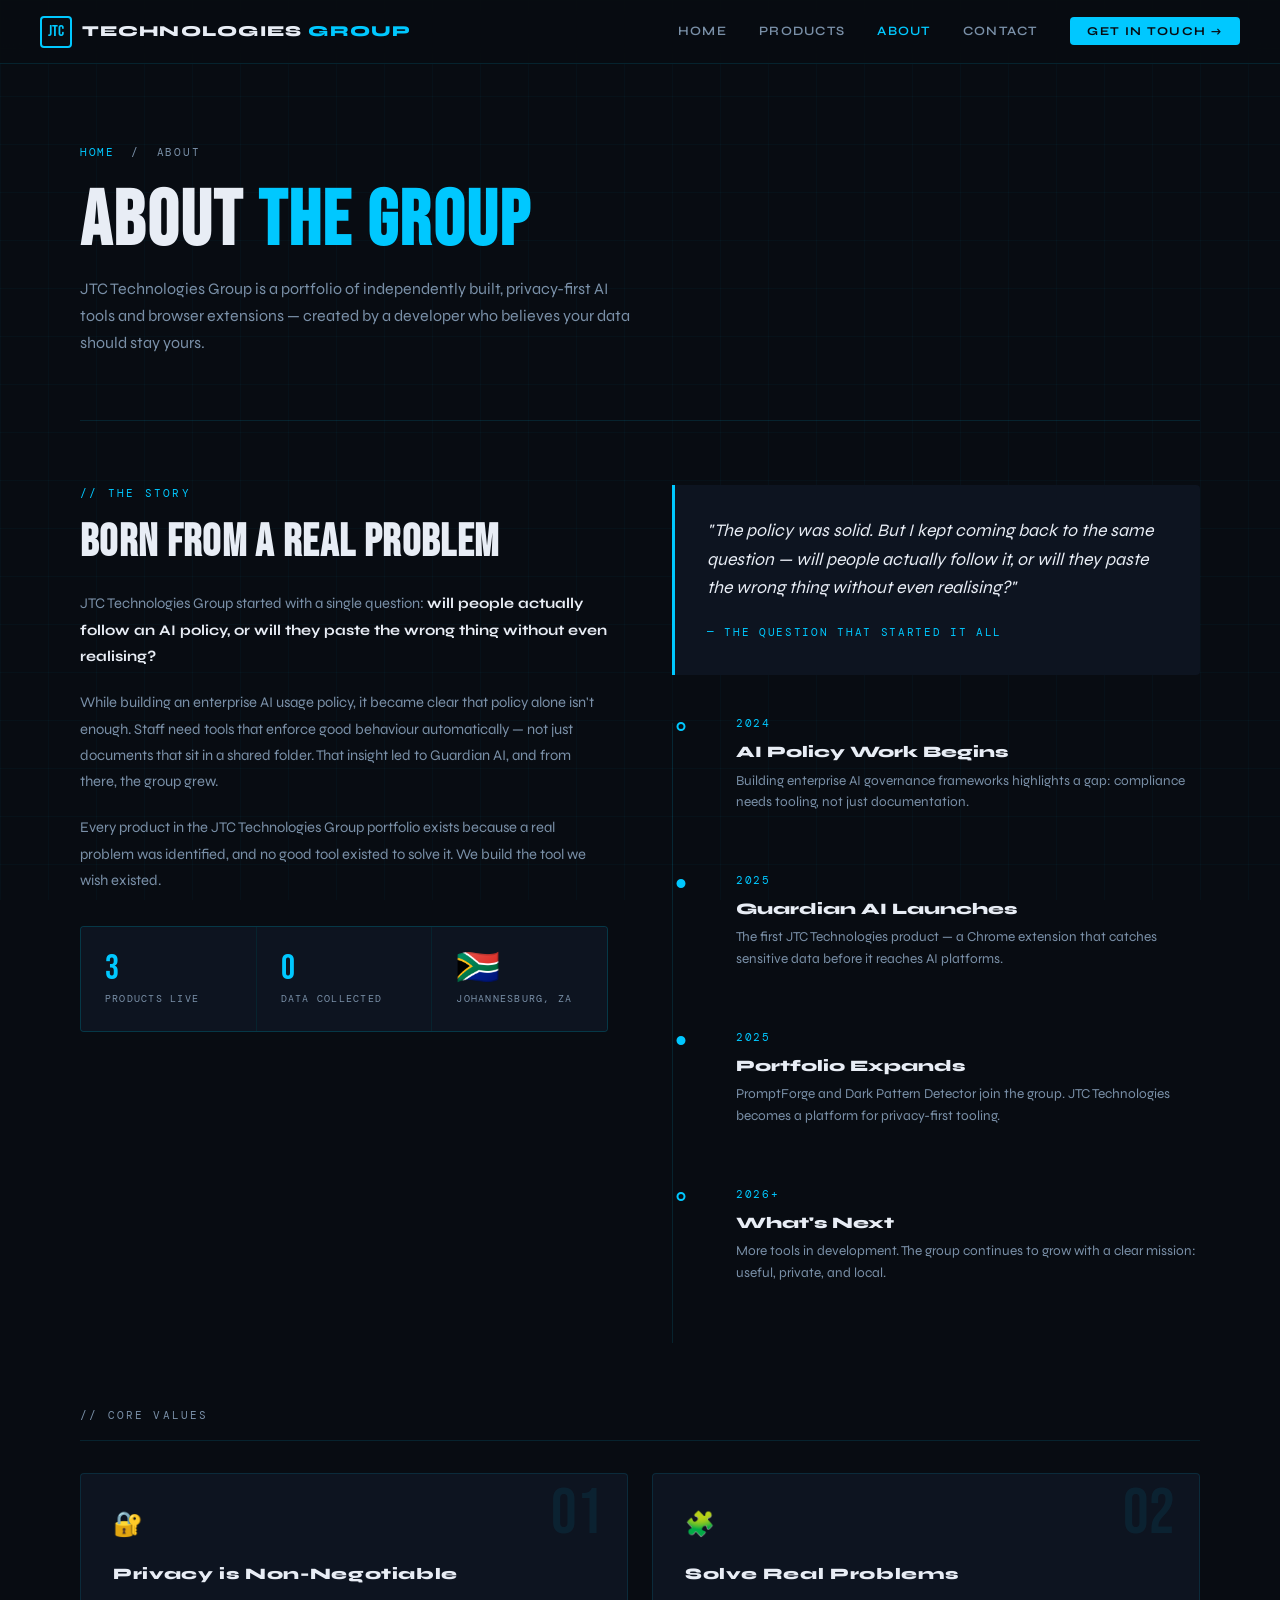
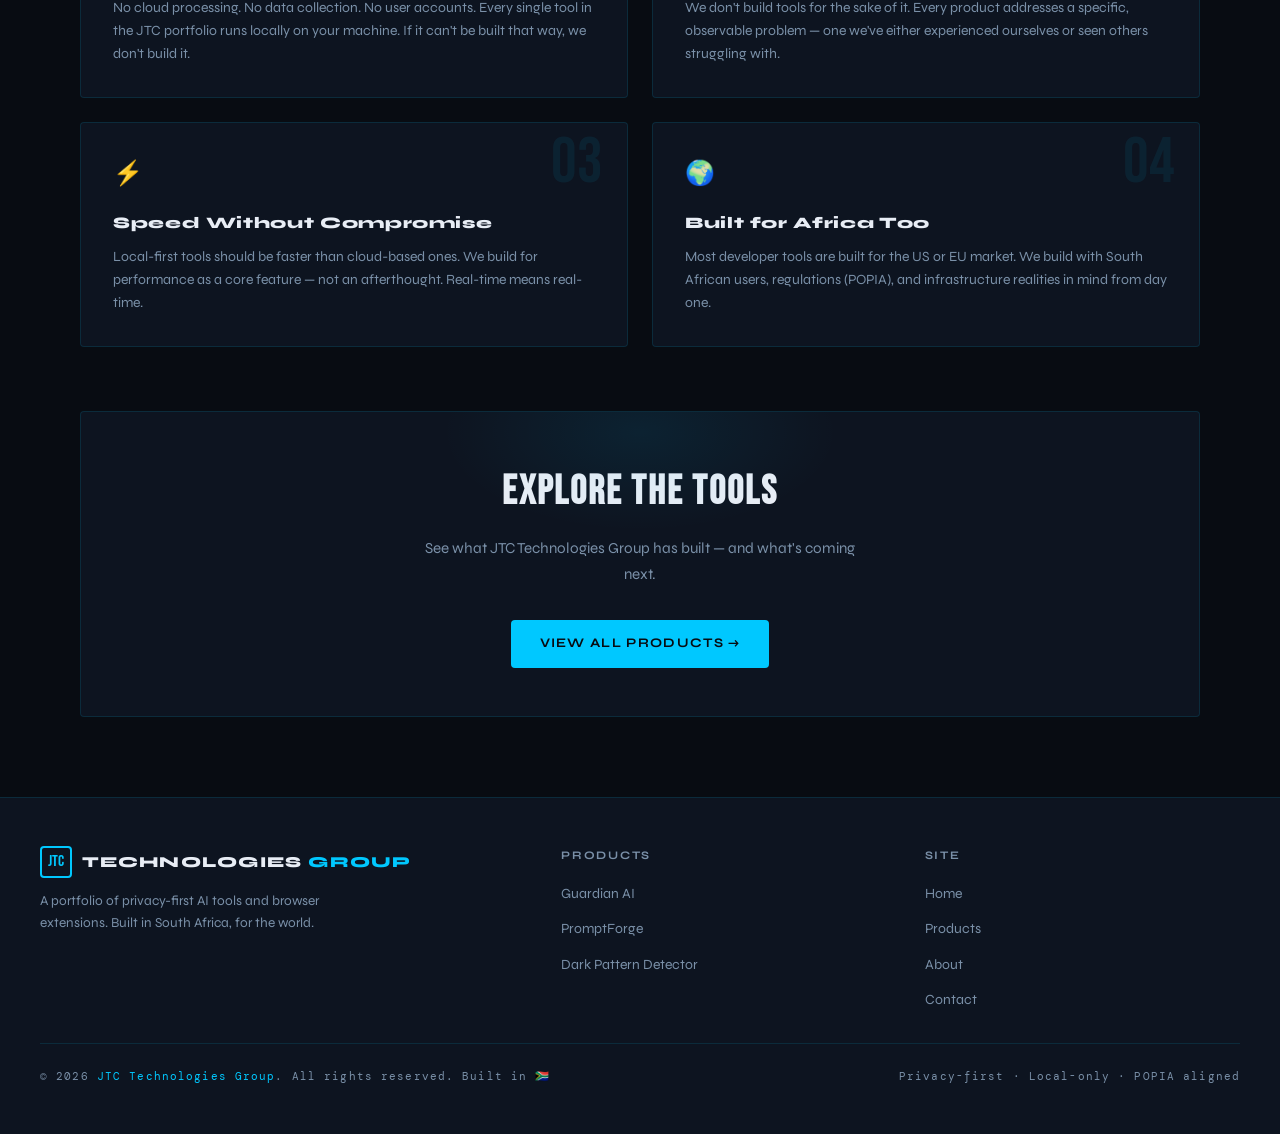
==== about.html @ 6e0f4075 "Add favicon, CNAME, sitemap; wire favicon links across all pages Co-Authored-By: Claude Sonnet 4.6 <" ====
<!DOCTYPE html>
<html lang="en">
<head>
  <meta charset="UTF-8" />
  <meta name="viewport" content="width=device-width, initial-scale=1.0" />
  <title>About JTC Technologies Group — Privacy-First AI Tools</title>
  <meta name="description" content="Learn how JTC Technologies Group started, what drives it, and the values behind every privacy-first tool we build — from Johannesburg, South Africa." />
  <meta property="og:type" content="website" />
  <meta property="og:site_name" content="JTC Technologies Group" />
  <meta property="og:title" content="About JTC Technologies Group — Privacy-First AI Tools" />
  <meta property="og:description" content="Learn how JTC Technologies Group started, what drives it, and the values behind every privacy-first tool we build — from Johannesburg, South Africa." />
  <link rel="icon" type="image/svg+xml" href="assets/favicon.svg" />
  <link rel="alternate icon" type="image/x-icon" href="assets/favicon.ico" />
  <link rel="preconnect" href="https://fonts.googleapis.com" />
  <link rel="preconnect" href="https://fonts.gstatic.com" crossorigin />
  <link href="https://fonts.googleapis.com/css2?family=Bebas+Neue&family=DM+Mono:wght@300;400;500&family=Syne:wght@400;600;700;800&display=swap" rel="stylesheet" />
  <style>
    :root {
      --bg: #080c12; --bg-2: #0d1420; --bg-3: #111c2e;
      --border: rgba(0,200,255,0.12); --border-hi: rgba(0,200,255,0.4);
      --cyan: #00c8ff; --cyan-dim: #0099cc; --amber: #f5a623;
      --text: #e8edf5; --text-muted: #7a90a8;
      --radius: 4px;
      --mono: 'DM Mono', monospace; --display: 'Bebas Neue', sans-serif; --body: 'Syne', sans-serif;
    }
    *, *::before, *::after { box-sizing: border-box; margin: 0; padding: 0; }
    body { font-family: var(--body); background: var(--bg); color: var(--text); line-height: 1.6; overflow-x: hidden; }
    a { color: inherit; text-decoration: none; }
    body::before { content: ''; position: fixed; inset: 0; background-image: linear-gradient(rgba(0,200,255,0.03) 1px, transparent 1px), linear-gradient(90deg, rgba(0,200,255,0.03) 1px, transparent 1px); background-size: 48px 48px; pointer-events: none; z-index: 0; }
    nav { position: sticky; top: 0; z-index: 100; display: flex; align-items: center; justify-content: space-between; padding: 0 2.5rem; height: 64px; background: rgba(8,12,18,0.92); backdrop-filter: blur(12px); border-bottom: 1px solid var(--border); }
    .nav-logo { display: flex; align-items: center; gap: 0.6rem; }
    .nav-logo-mark { width: 32px; height: 32px; border: 2px solid var(--cyan); border-radius: var(--radius); display: flex; align-items: center; justify-content: center; font-family: var(--display); font-size: 1rem; color: var(--cyan); }
    .nav-logo-text { font-family: var(--body); font-weight: 800; font-size: 0.95rem; letter-spacing: 0.08em; text-transform: uppercase; }
    .nav-logo-text span { color: var(--cyan); }
    .nav-links { display: flex; align-items: center; gap: 2rem; list-style: none; font-size: 0.8rem; font-weight: 600; letter-spacing: 0.1em; text-transform: uppercase; }
    .nav-links a { color: var(--text-muted); transition: color 0.2s; }
    .nav-links a:hover, .nav-links a.active { color: var(--cyan); }
    .nav-cta { font-size: 0.75rem; font-weight: 700; letter-spacing: 0.12em; text-transform: uppercase; color: var(--bg) !important; background: var(--cyan); padding: 0.45rem 1.1rem; border-radius: var(--radius); }
    .nav-toggle { display: none; background: none; border: none; cursor: pointer; }
    .nav-toggle span { display: block; width: 22px; height: 2px; background: var(--text); margin: 5px 0; }

    .page-header { position: relative; padding: 5rem 2.5rem 4rem; max-width: 1200px; margin: 0 auto; }
    .breadcrumb { font-family: var(--mono); font-size: 0.7rem; letter-spacing: 0.15em; text-transform: uppercase; color: var(--text-muted); margin-bottom: 1.5rem; }
    .breadcrumb a { color: var(--cyan); }
    .breadcrumb span { margin: 0 0.5rem; }
    .page-title { font-family: var(--display); font-size: clamp(3rem, 6vw, 5.5rem); letter-spacing: 0.03em; text-transform: uppercase; line-height: 0.95; margin-bottom: 1rem; }
    .page-title em { font-style: normal; color: var(--cyan); }
    .page-sub { font-size: 1rem; color: var(--text-muted); max-width: 560px; line-height: 1.7; }

    .section { position: relative; padding: 0 2.5rem 5rem; max-width: 1200px; margin: 0 auto; }
    .divider { width: 100%; height: 1px; background: var(--border); margin-bottom: 4rem; }

    /* Origin story */
    .origin { display: grid; grid-template-columns: 1fr 1fr; gap: 4rem; align-items: start; margin-bottom: 4rem; }
    .origin-label { font-family: var(--mono); font-size: 0.7rem; letter-spacing: 0.2em; text-transform: uppercase; color: var(--cyan); margin-bottom: 1rem; }
    .origin-title { font-family: var(--display); font-size: clamp(2rem, 3.5vw, 3rem); letter-spacing: 0.03em; text-transform: uppercase; line-height: 1.05; margin-bottom: 1.5rem; }
    .origin p { font-size: 0.92rem; color: var(--text-muted); line-height: 1.8; margin-bottom: 1.2rem; }
    .origin p strong { color: var(--text); }
    .origin-quote { background: var(--bg-2); border-left: 3px solid var(--cyan); padding: 2rem; border-radius: 0 var(--radius) var(--radius) 0; }
    .origin-quote blockquote { font-size: 1.1rem; color: var(--text); line-height: 1.6; font-style: italic; margin-bottom: 1rem; }
    .origin-quote cite { font-family: var(--mono); font-size: 0.7rem; letter-spacing: 0.15em; text-transform: uppercase; color: var(--cyan); font-style: normal; }
    .origin-stat-row { display: grid; grid-template-columns: repeat(3, 1fr); gap: 1px; background: var(--border); border: 1px solid var(--border); border-radius: var(--radius); overflow: hidden; margin-top: 2rem; }
    .origin-stat { background: var(--bg-2); padding: 1.5rem; }
    .origin-stat .num { font-family: var(--display); font-size: 2.2rem; color: var(--cyan); line-height: 1; }
    .origin-stat .lbl { font-family: var(--mono); font-size: 0.65rem; letter-spacing: 0.12em; text-transform: uppercase; color: var(--text-muted); margin-top: 0.3rem; }

    /* Values */
    .values-grid { display: grid; grid-template-columns: repeat(2, 1fr); gap: 1.5rem; margin-bottom: 4rem; }
    .value-card { background: var(--bg-2); border: 1px solid var(--border); border-radius: var(--radius); padding: 2rem; position: relative; overflow: hidden; transition: border-color 0.3s; }
    .value-card:hover { border-color: var(--border-hi); }
    .value-number { font-family: var(--display); font-size: 4rem; color: rgba(0,200,255,0.08); position: absolute; top: 0.5rem; right: 1.5rem; line-height: 1; pointer-events: none; }
    .value-icon { font-size: 1.5rem; margin-bottom: 1rem; }
    .value-card h3 { font-weight: 800; font-size: 1rem; letter-spacing: 0.04em; margin-bottom: 0.6rem; }
    .value-card p { font-size: 0.875rem; color: var(--text-muted); line-height: 1.65; }

    /* Timeline */
    .timeline { position: relative; padding-left: 2rem; }
    .timeline::before { content: ''; position: absolute; left: 0; top: 0.5rem; bottom: 0; width: 1px; background: var(--border); }
    .timeline-item { position: relative; padding: 0 0 2.5rem 2rem; }
    .timeline-item::before { content: ''; position: absolute; left: -2rem; top: 0.4rem; width: 9px; height: 9px; border-radius: 50%; border: 2px solid var(--cyan); background: var(--bg); transform: translateX(50%); }
    .timeline-item.active::before { background: var(--cyan); }
    .timeline-date { font-family: var(--mono); font-size: 0.68rem; letter-spacing: 0.15em; text-transform: uppercase; color: var(--cyan); margin-bottom: 0.4rem; }
    .timeline-item h4 { font-weight: 800; margin-bottom: 0.3rem; }
    .timeline-item p { font-size: 0.85rem; color: var(--text-muted); line-height: 1.6; }

    .section-label { font-family: var(--mono); font-size: 0.68rem; letter-spacing: 0.2em; text-transform: uppercase; color: var(--text-muted); padding-bottom: 1rem; margin-bottom: 2rem; border-bottom: 1px solid var(--border); }

    /* CTA */
    .cta-block { background: var(--bg-2); border: 1px solid var(--border); border-radius: var(--radius); padding: 3rem; text-align: center; position: relative; overflow: hidden; }
    .cta-block::before { content: ''; position: absolute; top: -80px; left: 50%; transform: translateX(-50%); width: 400px; height: 200px; background: radial-gradient(ellipse, rgba(0,200,255,0.08) 0%, transparent 70%); pointer-events: none; }
    .cta-block h2 { font-family: var(--display); font-size: 2.5rem; letter-spacing: 0.05em; text-transform: uppercase; margin-bottom: 0.75rem; }
    .cta-block p { font-size: 0.95rem; color: var(--text-muted); max-width: 460px; margin: 0 auto 2rem; line-height: 1.7; }
    .btn-primary { display: inline-flex; align-items: center; gap: 0.5rem; background: var(--cyan); color: var(--bg); font-weight: 700; font-size: 0.82rem; letter-spacing: 0.1em; text-transform: uppercase; padding: 0.85rem 1.8rem; border-radius: var(--radius); transition: background 0.2s, transform 0.15s; }
    .btn-primary:hover { background: #33d6ff; transform: translateY(-2px); }

    footer { background: var(--bg-2); border-top: 1px solid var(--border); padding: 3rem 2.5rem; }
    .footer-inner { max-width: 1200px; margin: 0 auto; display: grid; grid-template-columns: 1.5fr 1fr 1fr; gap: 3rem; }
    .footer-brand p { font-size: 0.85rem; color: var(--text-muted); line-height: 1.65; margin-top: 0.75rem; max-width: 280px; }
    .footer-col h4 { font-size: 0.72rem; font-weight: 700; letter-spacing: 0.15em; text-transform: uppercase; color: var(--text-muted); margin-bottom: 1rem; }
    .footer-col ul { list-style: none; display: flex; flex-direction: column; gap: 0.6rem; }
    .footer-col a { font-size: 0.875rem; color: var(--text-muted); transition: color 0.2s; }
    .footer-col a:hover { color: var(--cyan); }
    .footer-bottom { max-width: 1200px; margin: 2rem auto 0; padding-top: 1.5rem; border-top: 1px solid var(--border); display: flex; align-items: center; justify-content: space-between; flex-wrap: wrap; gap: 1rem; }
    .footer-bottom p { font-family: var(--mono); font-size: 0.7rem; letter-spacing: 0.1em; color: var(--text-muted); }
    .footer-bottom span { color: var(--cyan); }

    @media (max-width: 900px) { .origin { grid-template-columns: 1fr; } .values-grid { grid-template-columns: 1fr; } .footer-inner { grid-template-columns: 1fr 1fr; } }
    @media (max-width: 640px) { nav { padding: 0 1.25rem; } .nav-links { display: none; } .nav-links.open { display: flex; flex-direction: column; position: fixed; top: 64px; left: 0; right: 0; background: var(--bg); border-bottom: 1px solid var(--border); padding: 1.5rem; gap: 1.25rem; z-index: 99; } .nav-toggle { display: block; } .page-header, .section { padding-left: 1.25rem; padding-right: 1.25rem; } .origin-stat-row { grid-template-columns: 1fr; } .footer-inner { grid-template-columns: 1fr; } }
  </style>
</head>
<body>

  <nav>
    <a href="index.html" class="nav-logo">
      <div class="nav-logo-mark">JTC</div>
      <div class="nav-logo-text">Technologies <span>Group</span></div>
    </a>
    <ul class="nav-links" id="navLinks">
      <li><a href="index.html">Home</a></li>
      <li><a href="products.html">Products</a></li>
      <li><a href="about.html" class="active">About</a></li>
      <li><a href="contact.html">Contact</a></li>
      <li><a href="contact.html" class="nav-cta">Get in Touch →</a></li>
    </ul>
    <button class="nav-toggle" id="navToggle" aria-label="Toggle menu"><span></span><span></span><span></span></button>
  </nav>

  <div class="page-header">
    <div class="breadcrumb"><a href="index.html">Home</a> <span>/</span> About</div>
    <h1 class="page-title">About <em>the Group</em></h1>
    <p class="page-sub">JTC Technologies Group is a portfolio of independently built, privacy-first AI tools and browser extensions — created by a developer who believes your data should stay yours.</p>
  </div>

  <div class="section">
    <div class="divider"></div>

    <!-- Origin -->
    <div class="origin">
      <div>
        <div class="origin-label">// The Story</div>
        <h2 class="origin-title">Born from a real problem</h2>
        <p>
          JTC Technologies Group started with a single question: <strong>will people actually follow an AI policy, or will they paste the wrong thing without even realising?</strong>
        </p>
        <p>
          While building an enterprise AI usage policy, it became clear that policy alone isn't enough. Staff need tools that enforce good behaviour automatically — not just documents that sit in a shared folder. That insight led to Guardian AI, and from there, the group grew.
        </p>
        <p>
          Every product in the JTC Technologies Group portfolio exists because a real problem was identified, and no good tool existed to solve it. We build the tool we wish existed.
        </p>
        <div class="origin-stat-row">
          <div class="origin-stat"><div class="num">3</div><div class="lbl">Products live</div></div>
          <div class="origin-stat"><div class="num">0</div><div class="lbl">Data collected</div></div>
          <div class="origin-stat"><div class="num">🇿🇦</div><div class="lbl">Johannesburg, ZA</div></div>
        </div>
      </div>
      <div>
        <div class="origin-quote">
          <blockquote>"The policy was solid. But I kept coming back to the same question — will people actually follow it, or will they paste the wrong thing without even realising?"</blockquote>
          <cite>— The question that started it all</cite>
        </div>
        <div class="timeline" style="margin-top: 2.5rem;">
          <div class="timeline-item">
            <div class="timeline-date">2024</div>
            <h4>AI Policy Work Begins</h4>
            <p>Building enterprise AI governance frameworks highlights a gap: compliance needs tooling, not just documentation.</p>
          </div>
          <div class="timeline-item active">
            <div class="timeline-date">2025</div>
            <h4>Guardian AI Launches</h4>
            <p>The first JTC Technologies product — a Chrome extension that catches sensitive data before it reaches AI platforms.</p>
          </div>
          <div class="timeline-item active">
            <div class="timeline-date">2025</div>
            <h4>Portfolio Expands</h4>
            <p>PromptForge and Dark Pattern Detector join the group. JTC Technologies becomes a platform for privacy-first tooling.</p>
          </div>
          <div class="timeline-item">
            <div class="timeline-date">2026+</div>
            <h4>What's Next</h4>
            <p>More tools in development. The group continues to grow with a clear mission: useful, private, and local.</p>
          </div>
        </div>
      </div>
    </div>

    <div class="section-label">// Core values</div>
    <div class="values-grid">
      <div class="value-card">
        <div class="value-number">01</div>
        <div class="value-icon">🔐</div>
        <h3>Privacy is Non-Negotiable</h3>
        <p>No cloud processing. No data collection. No user accounts. Every single tool in the JTC portfolio runs locally on your machine. If it can't be built that way, we don't build it.</p>
      </div>
      <div class="value-card">
        <div class="value-number">02</div>
        <div class="value-icon">🧩</div>
        <h3>Solve Real Problems</h3>
        <p>We don't build tools for the sake of it. Every product addresses a specific, observable problem — one we've either experienced ourselves or seen others struggling with.</p>
      </div>
      <div class="value-card">
        <div class="value-number">03</div>
        <div class="value-icon">⚡</div>
        <h3>Speed Without Compromise</h3>
        <p>Local-first tools should be faster than cloud-based ones. We build for performance as a core feature — not an afterthought. Real-time means real-time.</p>
      </div>
      <div class="value-card">
        <div class="value-number">04</div>
        <div class="value-icon">🌍</div>
        <h3>Built for Africa Too</h3>
        <p>Most developer tools are built for the US or EU market. We build with South African users, regulations (POPIA), and infrastructure realities in mind from day one.</p>
      </div>
    </div>

    <!-- CTA -->
    <div class="cta-block">
      <h2>Explore the Tools</h2>
      <p>See what JTC Technologies Group has built — and what's coming next.</p>
      <a href="products.html" class="btn-primary">View All Products →</a>
    </div>
  </div>

  <footer>
    <div class="footer-inner">
      <div class="footer-brand">
        <div class="nav-logo">
          <div class="nav-logo-mark">JTC</div>
          <div class="nav-logo-text">Technologies <span>Group</span></div>
        </div>
        <p>A portfolio of privacy-first AI tools and browser extensions. Built in South Africa, for the world.</p>
      </div>
      <div class="footer-col">
        <h4>Products</h4>
        <ul>
          <li><a href="https://jonboyle82.github.io/Guardian-AI/" target="_blank">Guardian AI</a></li>
          <li><a href="https://jonboyle82.github.io/promptforge/" target="_blank">PromptForge</a></li>
          <li><a href="https://jonboyle82.github.io/Dark-pattern-Detector/" target="_blank">Dark Pattern Detector</a></li>
        </ul>
      </div>
      <div class="footer-col">
        <h4>Site</h4>
        <ul>
          <li><a href="index.html">Home</a></li>
          <li><a href="products.html">Products</a></li>
          <li><a href="about.html">About</a></li>
          <li><a href="contact.html">Contact</a></li>
        </ul>
      </div>
    </div>
    <div class="footer-bottom">
      <p>© 2026 <span>JTC Technologies Group</span>. All rights reserved. Built in <span>🇿🇦</span></p>
      <p>Privacy-first · Local-only · POPIA aligned</p>
    </div>
  </footer>

  <script>
    const toggle = document.getElementById('navToggle');
    const links  = document.getElementById('navLinks');
    toggle.addEventListener('click', () => links.classList.toggle('open'));
  </script>
</body>
</html>
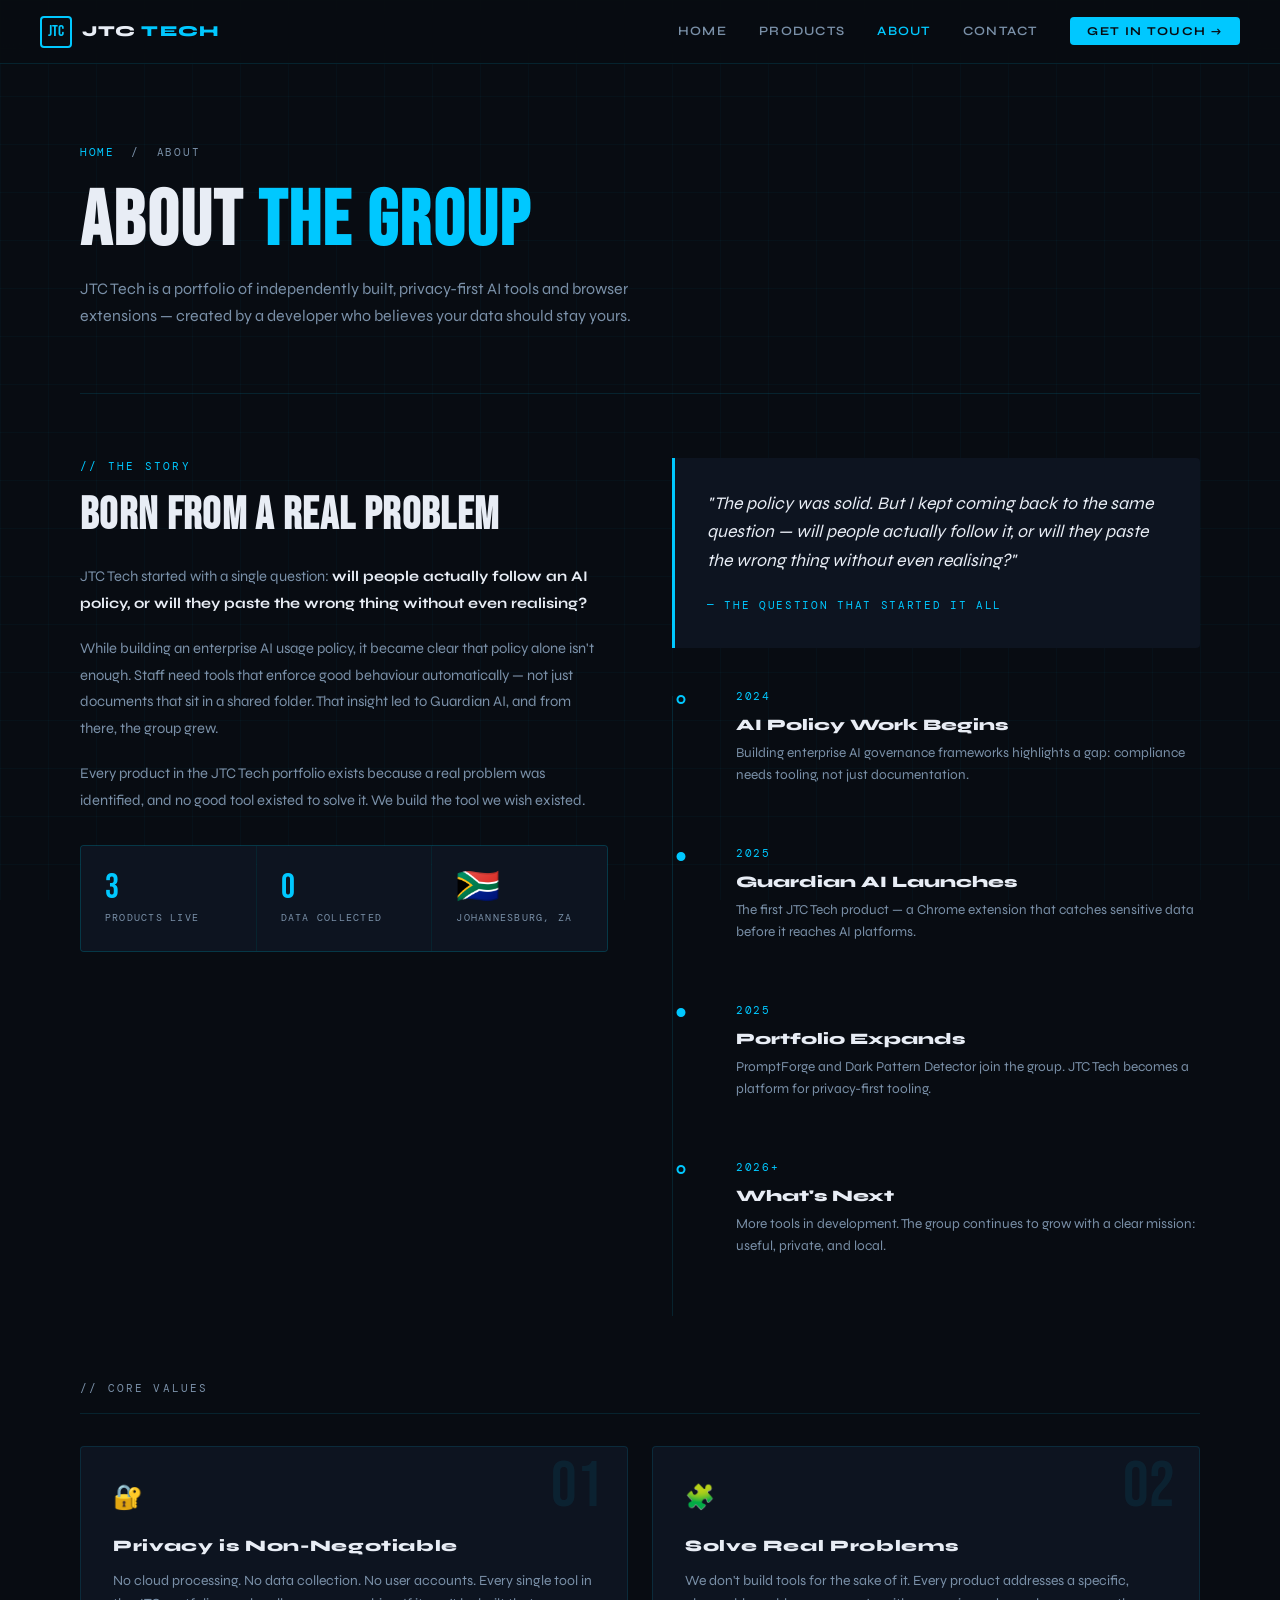
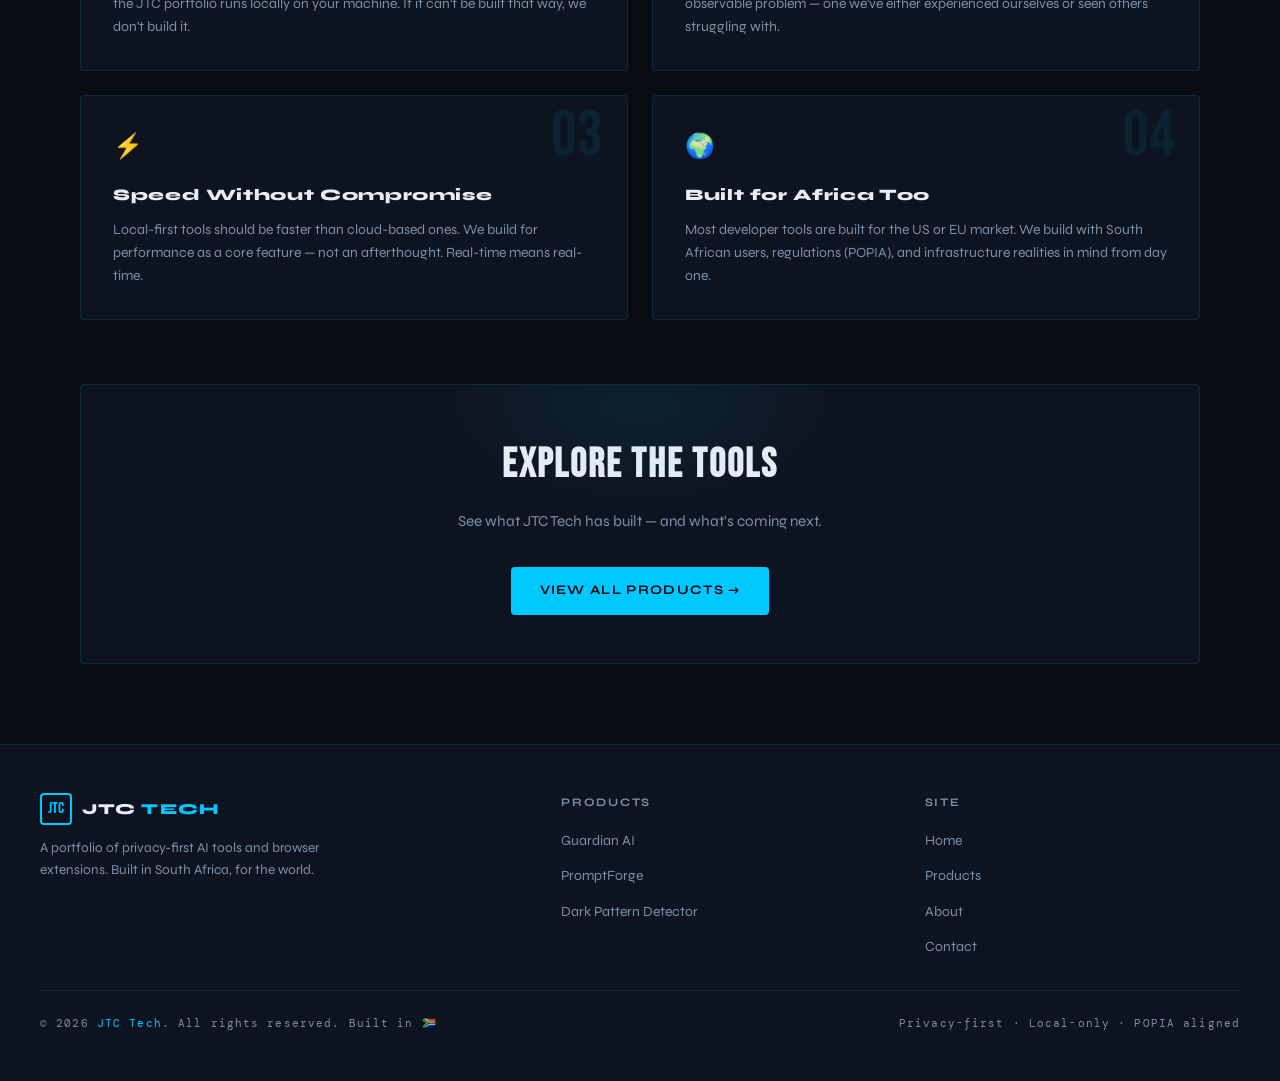
==== commit 79ebd2e3: "Rebrand: JTC Technologies Group → JTC Tech across all site content Co-Authored-By: Claude Sonnet 4.6" ====
--- a/about.html
+++ b/about.html
@@ -3,12 +3,12 @@
 <head>
   <meta charset="UTF-8" />
   <meta name="viewport" content="width=device-width, initial-scale=1.0" />
-  <title>About JTC Technologies Group — Privacy-First AI Tools</title>
-  <meta name="description" content="Learn how JTC Technologies Group started, what drives it, and the values behind every privacy-first tool we build — from Johannesburg, South Africa." />
+  <title>About JTC Tech — Privacy-First AI Tools</title>
+  <meta name="description" content="Learn how JTC Tech started, what drives it, and the values behind every privacy-first tool we build — from Johannesburg, South Africa." />
   <meta property="og:type" content="website" />
-  <meta property="og:site_name" content="JTC Technologies Group" />
-  <meta property="og:title" content="About JTC Technologies Group — Privacy-First AI Tools" />
-  <meta property="og:description" content="Learn how JTC Technologies Group started, what drives it, and the values behind every privacy-first tool we build — from Johannesburg, South Africa." />
+  <meta property="og:site_name" content="JTC Tech" />
+  <meta property="og:title" content="About JTC Tech — Privacy-First AI Tools" />
+  <meta property="og:description" content="Learn how JTC Tech started, what drives it, and the values behind every privacy-first tool we build — from Johannesburg, South Africa." />
   <link rel="icon" type="image/svg+xml" href="assets/favicon.svg" />
   <link rel="alternate icon" type="image/x-icon" href="assets/favicon.ico" />
   <link rel="preconnect" href="https://fonts.googleapis.com" />
@@ -113,7 +113,7 @@
   <nav>
     <a href="index.html" class="nav-logo">
       <div class="nav-logo-mark">JTC</div>
-      <div class="nav-logo-text">Technologies <span>Group</span></div>
+      <div class="nav-logo-text">JTC <span>Tech</span></div>
     </a>
     <ul class="nav-links" id="navLinks">
       <li><a href="index.html">Home</a></li>
@@ -128,7 +128,7 @@
   <div class="page-header">
     <div class="breadcrumb"><a href="index.html">Home</a> <span>/</span> About</div>
     <h1 class="page-title">About <em>the Group</em></h1>
-    <p class="page-sub">JTC Technologies Group is a portfolio of independently built, privacy-first AI tools and browser extensions — created by a developer who believes your data should stay yours.</p>
+    <p class="page-sub">JTC Tech is a portfolio of independently built, privacy-first AI tools and browser extensions — created by a developer who believes your data should stay yours.</p>
   </div>
 
   <div class="section">
@@ -140,13 +140,13 @@
         <div class="origin-label">// The Story</div>
         <h2 class="origin-title">Born from a real problem</h2>
         <p>
-          JTC Technologies Group started with a single question: <strong>will people actually follow an AI policy, or will they paste the wrong thing without even realising?</strong>
+          JTC Tech started with a single question: <strong>will people actually follow an AI policy, or will they paste the wrong thing without even realising?</strong>
         </p>
         <p>
           While building an enterprise AI usage policy, it became clear that policy alone isn't enough. Staff need tools that enforce good behaviour automatically — not just documents that sit in a shared folder. That insight led to Guardian AI, and from there, the group grew.
         </p>
         <p>
-          Every product in the JTC Technologies Group portfolio exists because a real problem was identified, and no good tool existed to solve it. We build the tool we wish existed.
+          Every product in the JTC Tech portfolio exists because a real problem was identified, and no good tool existed to solve it. We build the tool we wish existed.
         </p>
         <div class="origin-stat-row">
           <div class="origin-stat"><div class="num">3</div><div class="lbl">Products live</div></div>
@@ -168,12 +168,12 @@
           <div class="timeline-item active">
             <div class="timeline-date">2025</div>
             <h4>Guardian AI Launches</h4>
-            <p>The first JTC Technologies product — a Chrome extension that catches sensitive data before it reaches AI platforms.</p>
+            <p>The first JTC Tech product — a Chrome extension that catches sensitive data before it reaches AI platforms.</p>
           </div>
           <div class="timeline-item active">
             <div class="timeline-date">2025</div>
             <h4>Portfolio Expands</h4>
-            <p>PromptForge and Dark Pattern Detector join the group. JTC Technologies becomes a platform for privacy-first tooling.</p>
+            <p>PromptForge and Dark Pattern Detector join the group. JTC Tech becomes a platform for privacy-first tooling.</p>
           </div>
           <div class="timeline-item">
             <div class="timeline-date">2026+</div>
@@ -215,7 +215,7 @@
     <!-- CTA -->
     <div class="cta-block">
       <h2>Explore the Tools</h2>
-      <p>See what JTC Technologies Group has built — and what's coming next.</p>
+      <p>See what JTC Tech has built — and what's coming next.</p>
       <a href="products.html" class="btn-primary">View All Products →</a>
     </div>
   </div>
@@ -225,7 +225,7 @@
       <div class="footer-brand">
         <div class="nav-logo">
           <div class="nav-logo-mark">JTC</div>
-          <div class="nav-logo-text">Technologies <span>Group</span></div>
+          <div class="nav-logo-text">JTC <span>Tech</span></div>
         </div>
         <p>A portfolio of privacy-first AI tools and browser extensions. Built in South Africa, for the world.</p>
       </div>
@@ -248,7 +248,7 @@
       </div>
     </div>
     <div class="footer-bottom">
-      <p>© 2026 <span>JTC Technologies Group</span>. All rights reserved. Built in <span>🇿🇦</span></p>
+      <p>© 2026 <span>JTC Tech</span>. All rights reserved. Built in <span>🇿🇦</span></p>
       <p>Privacy-first · Local-only · POPIA aligned</p>
     </div>
   </footer>
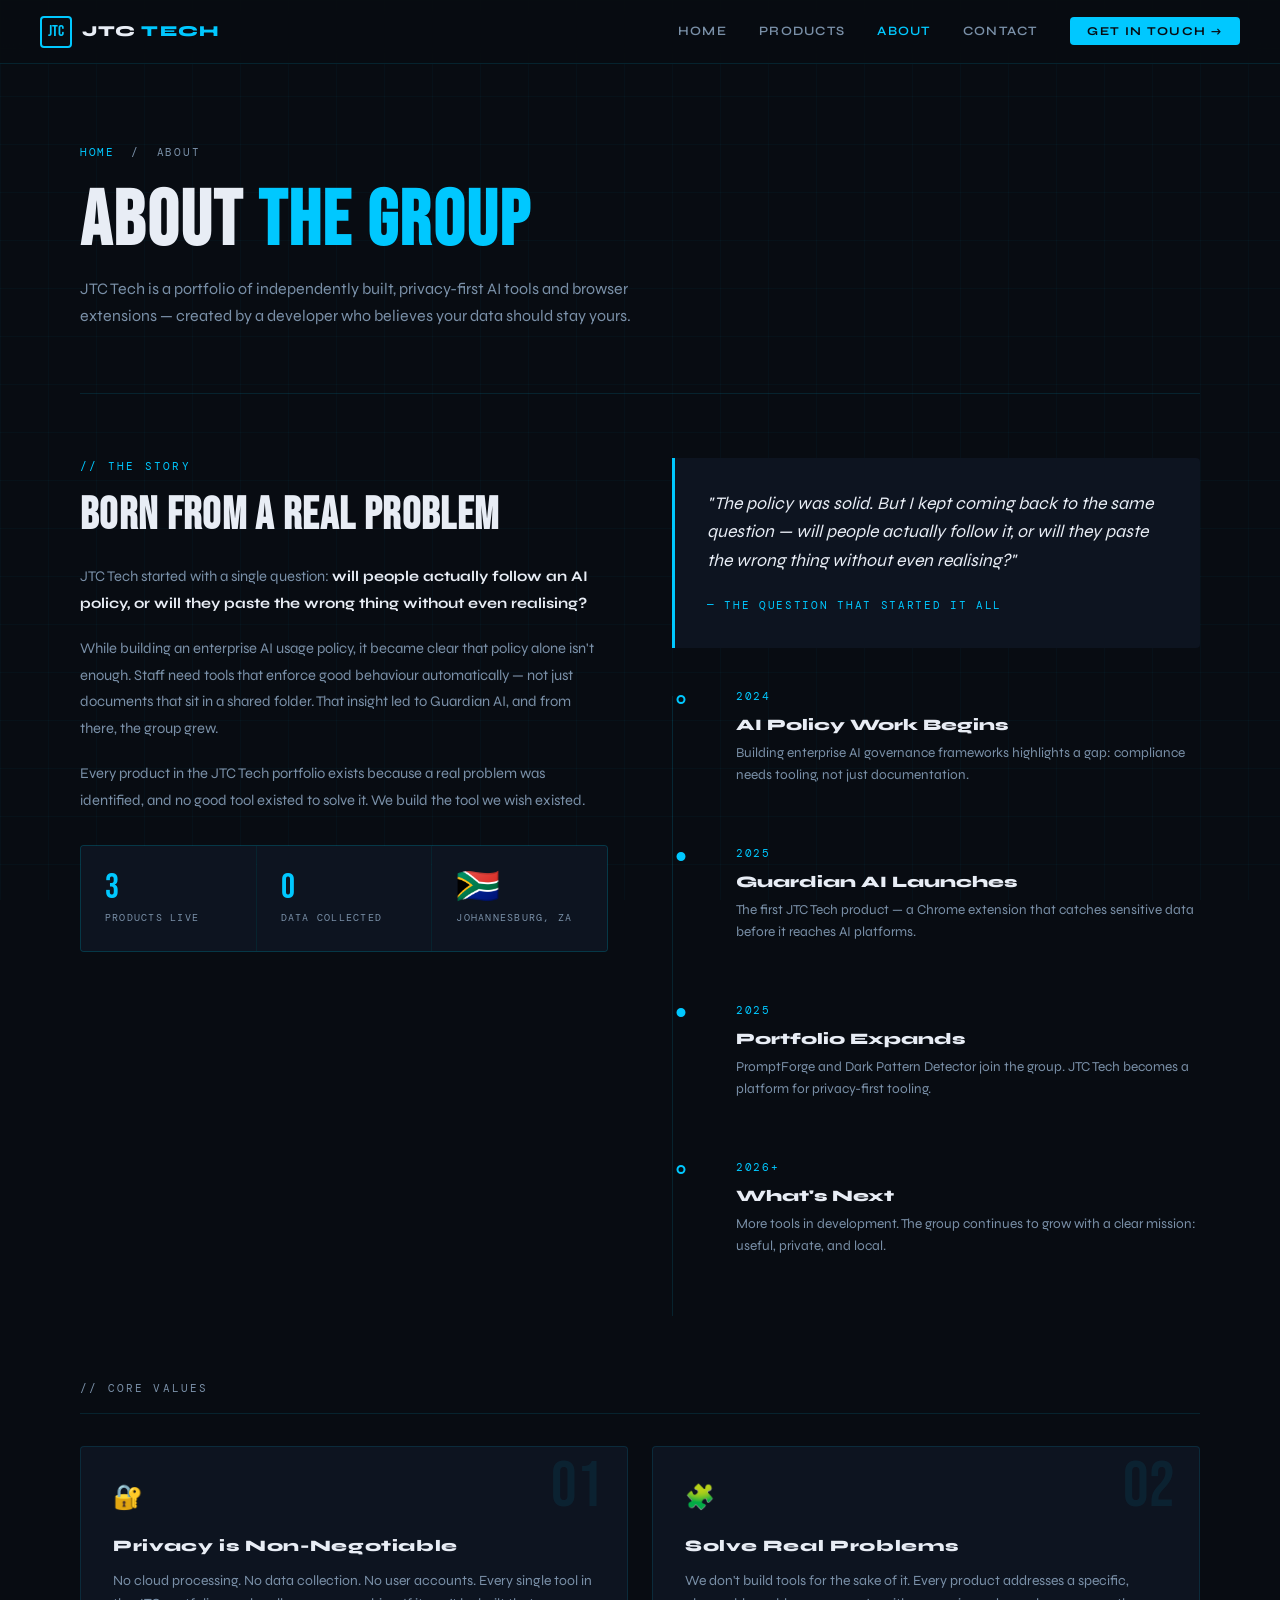
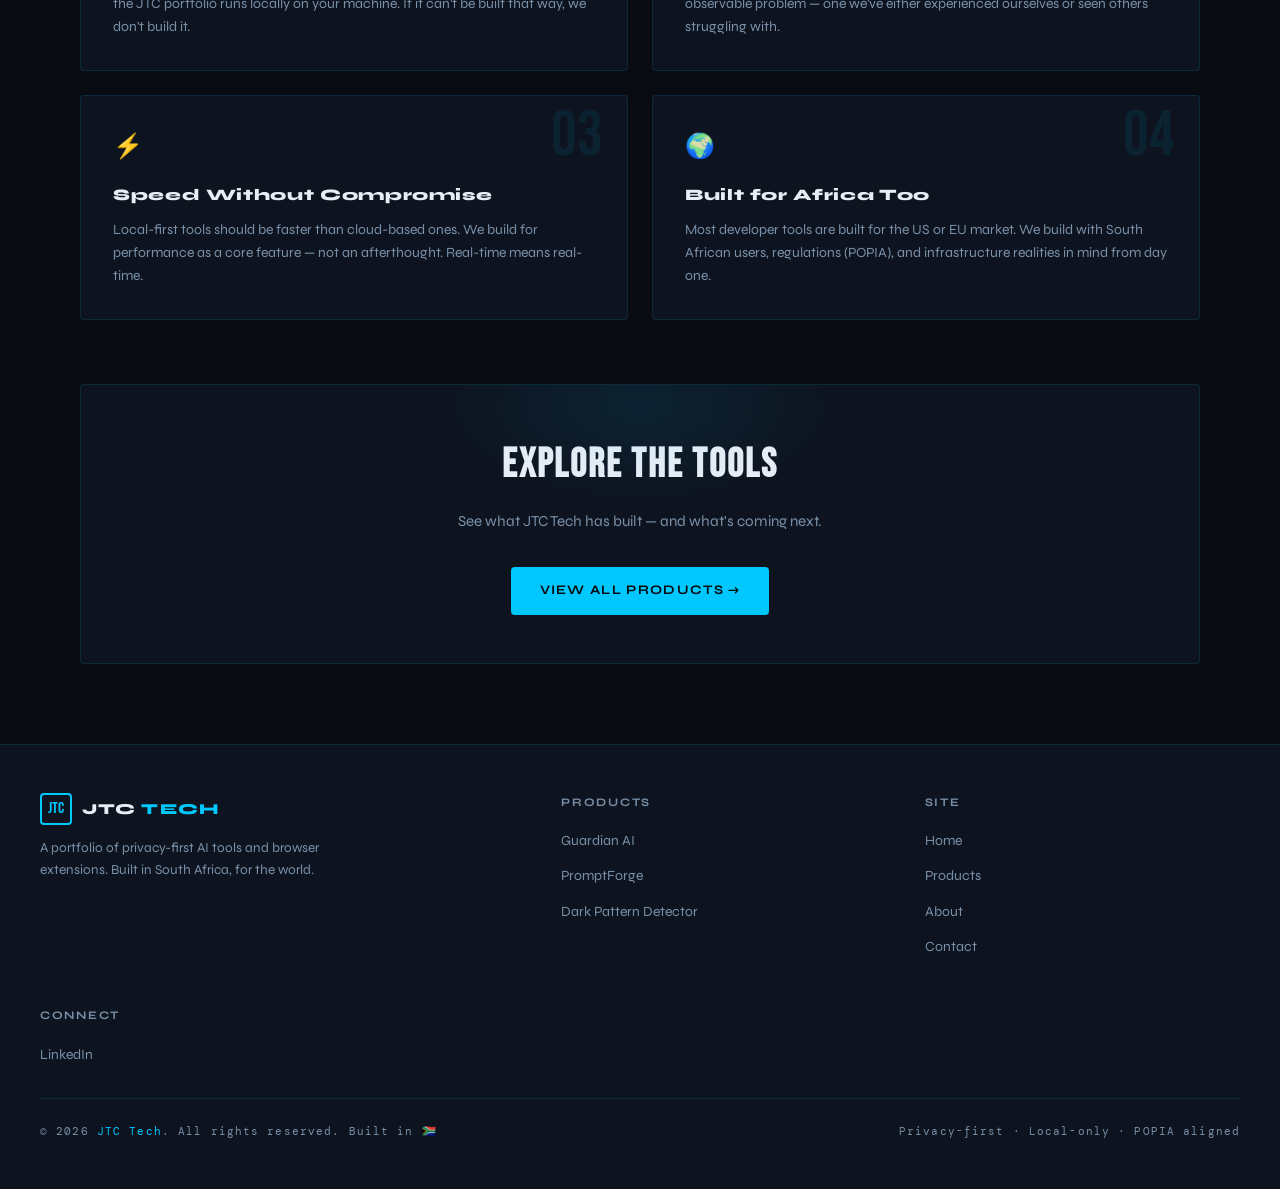
==== commit 140e63f8: "Add LinkedIn; replace GitHub links with live domains Co-Authored-By: Claude Sonnet 4.6 <noreply@anth" ====
--- a/about.html
+++ b/about.html
@@ -1,4 +1,4 @@
-<!DOCTYPE html>
+﻿<!DOCTYPE html>
 <html lang="en">
 <head>
   <meta charset="UTF-8" />
@@ -232,9 +232,9 @@
       <div class="footer-col">
         <h4>Products</h4>
         <ul>
-          <li><a href="https://jonboyle82.github.io/Guardian-AI/" target="_blank">Guardian AI</a></li>
-          <li><a href="https://jonboyle82.github.io/promptforge/" target="_blank">PromptForge</a></li>
-          <li><a href="https://jonboyle82.github.io/Dark-pattern-Detector/" target="_blank">Dark Pattern Detector</a></li>
+          <li><a href="https://guardian.jtctech.co.za" target="_blank">Guardian AI</a></li>
+          <li><a href="https://promptforge.jtctech.co.za" target="_blank">PromptForge</a></li>
+          <li><a href="https://darkpattern.jtctech.co.za" target="_blank">Dark Pattern Detector</a></li>
         </ul>
       </div>
       <div class="footer-col">
@@ -246,6 +246,12 @@
           <li><a href="contact.html">Contact</a></li>
         </ul>
       </div>
+      <div class="footer-col">
+        <h4>Connect</h4>
+        <ul>
+          <li><a href="https://www.linkedin.com/in/jonathanboyle1982/" target="_blank">LinkedIn</a></li>
+        </ul>
+      </div>
     </div>
     <div class="footer-bottom">
       <p>© 2026 <span>JTC Tech</span>. All rights reserved. Built in <span>🇿🇦</span></p>
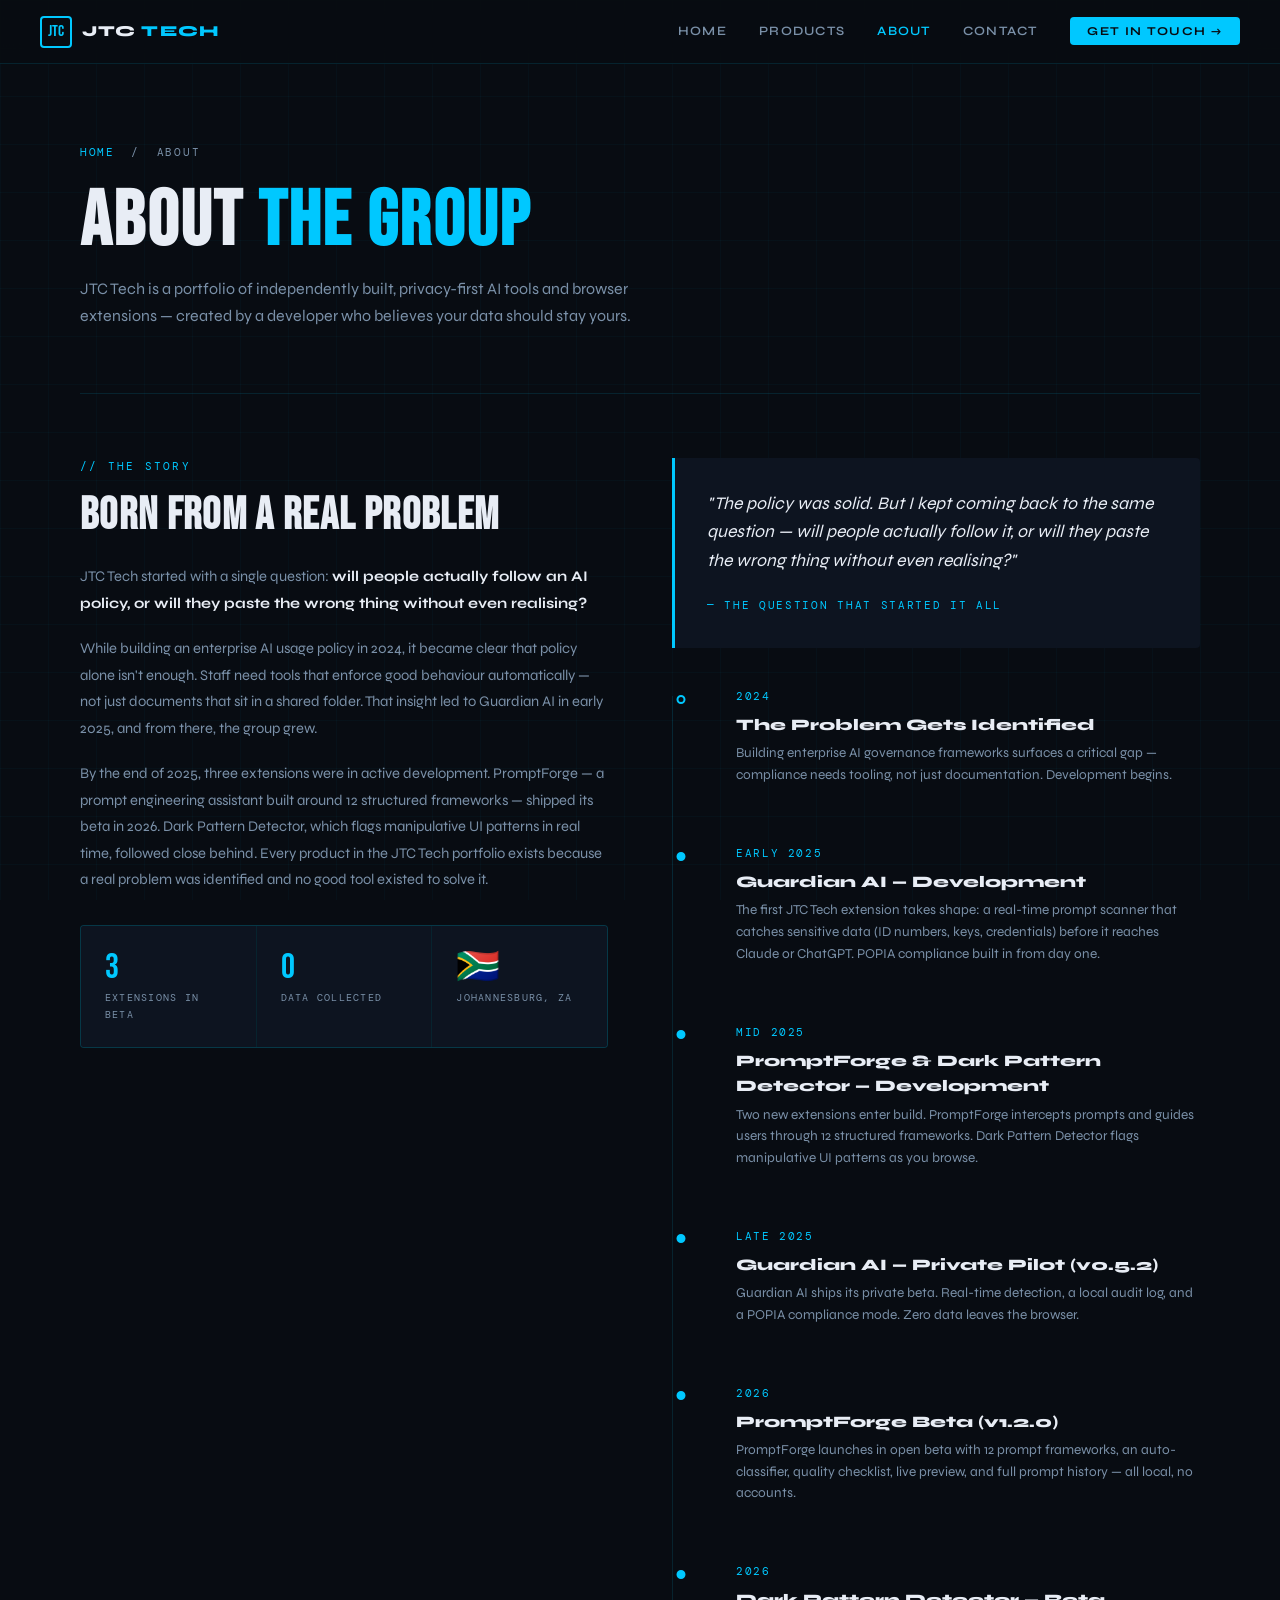
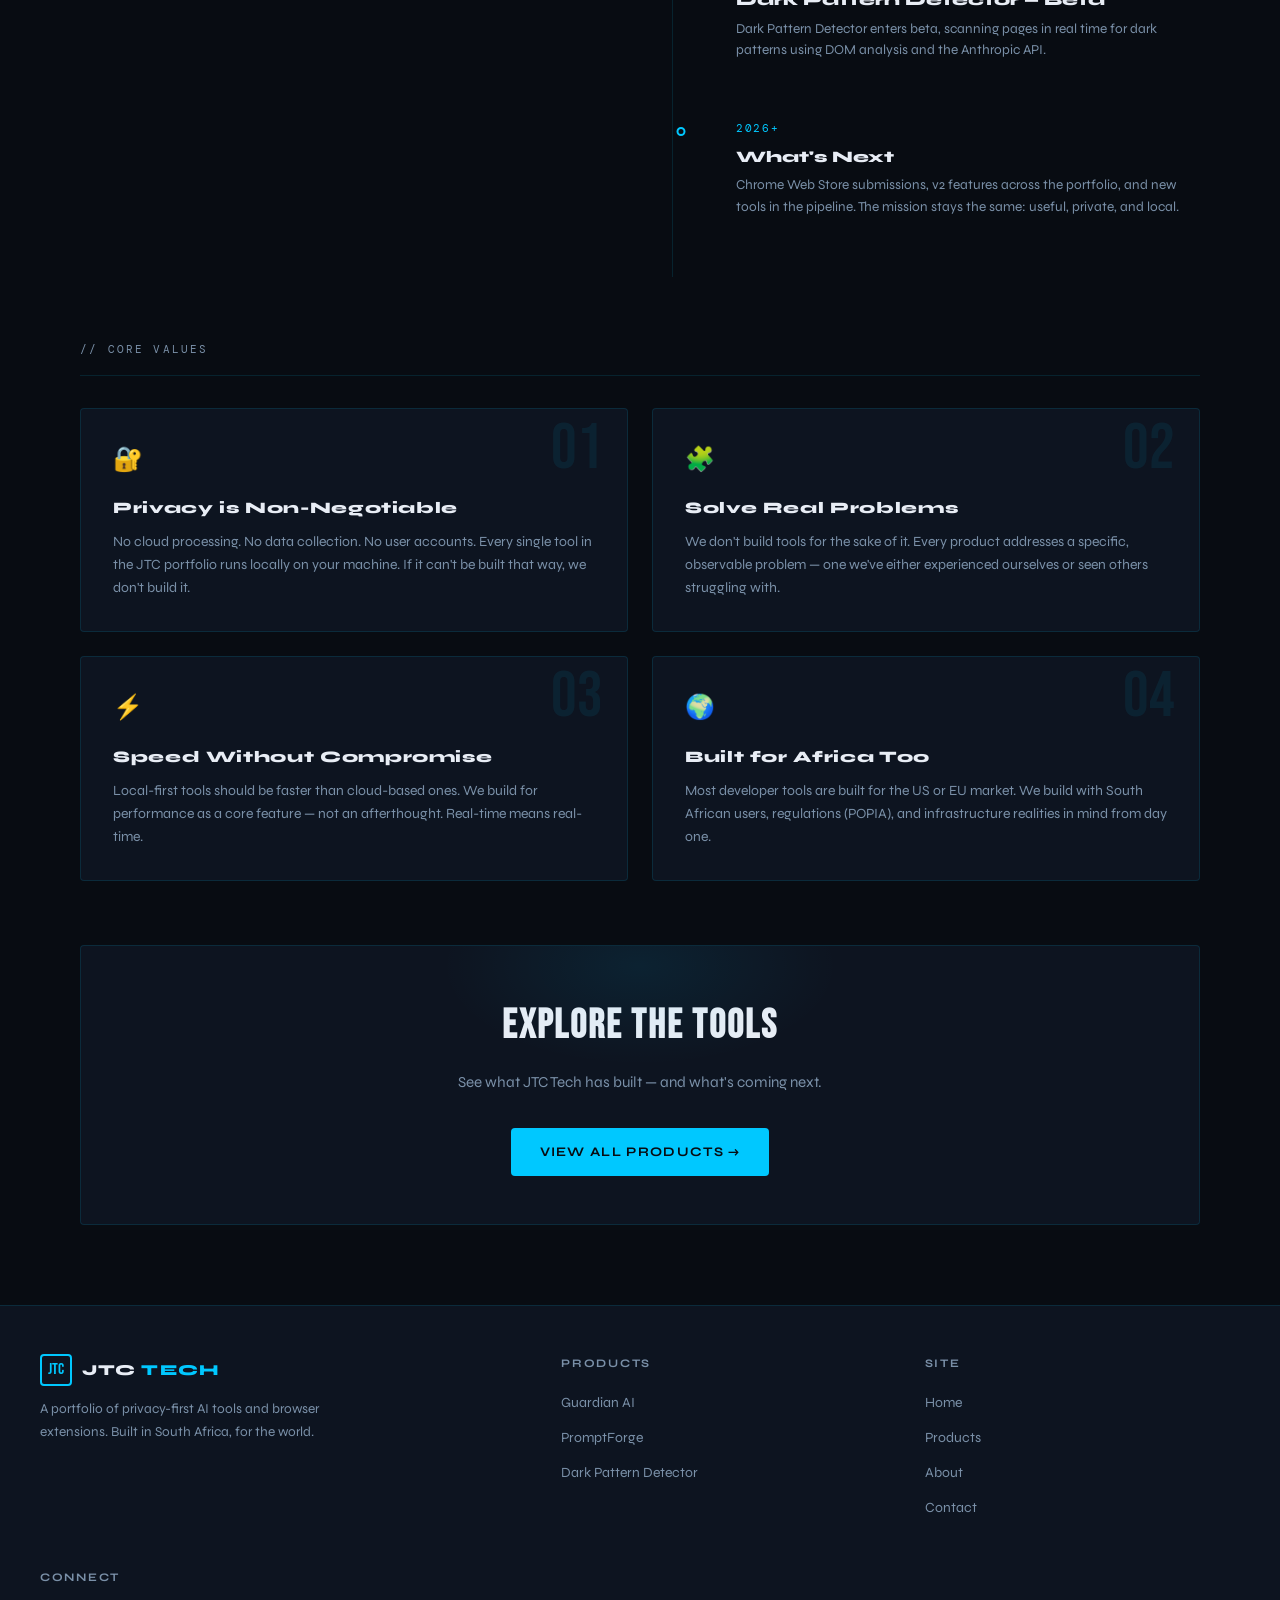
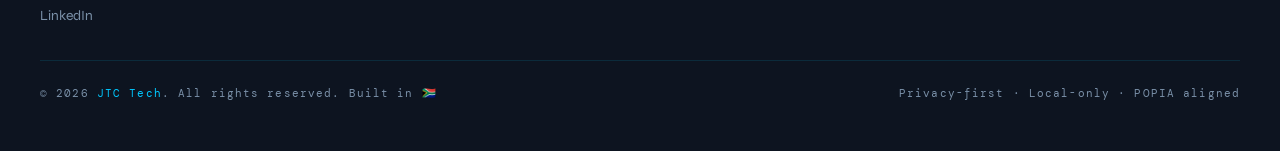
==== commit fd3c661c: "Update About Us with accurate product timeline and copy - Rewrite origin story to reference all thre" ====
--- a/about.html
+++ b/about.html
@@ -3,12 +3,17 @@
 <head>
   <meta charset="UTF-8" />
   <meta name="viewport" content="width=device-width, initial-scale=1.0" />
-  <title>About JTC Tech — Privacy-First AI Tools</title>
-  <meta name="description" content="Learn how JTC Tech started, what drives it, and the values behind every privacy-first tool we build — from Johannesburg, South Africa." />
+  <title>About — JTC Technologies Group</title>
+  <meta name="description" content="JTC Technologies Group is a technology company building privacy-first AI productivity tools and Chrome extensions." />
+  <meta property="og:title" content="About — JTC Technologies Group" />
+  <meta property="og:description" content="JTC Technologies Group is a technology company building privacy-first AI productivity tools and Chrome extensions." />
+  <meta property="og:url" content="https://jtctech.co.za/about.html" />
   <meta property="og:type" content="website" />
-  <meta property="og:site_name" content="JTC Tech" />
-  <meta property="og:title" content="About JTC Tech — Privacy-First AI Tools" />
-  <meta property="og:description" content="Learn how JTC Tech started, what drives it, and the values behind every privacy-first tool we build — from Johannesburg, South Africa." />
+  <meta property="og:site_name" content="JTC Technologies Group" />
+  <meta name="twitter:card" content="summary" />
+  <meta name="twitter:title" content="About — JTC Technologies Group" />
+  <meta name="twitter:description" content="JTC Technologies Group is a technology company building privacy-first AI productivity tools and Chrome extensions." />
+  <link rel="canonical" href="https://jtctech.co.za/about.html" />
   <link rel="icon" type="image/svg+xml" href="assets/favicon.svg" />
   <link rel="alternate icon" type="image/x-icon" href="assets/favicon.ico" />
   <link rel="preconnect" href="https://fonts.googleapis.com" />
@@ -143,13 +148,13 @@
           JTC Tech started with a single question: <strong>will people actually follow an AI policy, or will they paste the wrong thing without even realising?</strong>
         </p>
         <p>
-          While building an enterprise AI usage policy, it became clear that policy alone isn't enough. Staff need tools that enforce good behaviour automatically — not just documents that sit in a shared folder. That insight led to Guardian AI, and from there, the group grew.
+          While building an enterprise AI usage policy in 2024, it became clear that policy alone isn't enough. Staff need tools that enforce good behaviour automatically — not just documents that sit in a shared folder. That insight led to Guardian AI in early 2025, and from there, the group grew.
         </p>
         <p>
-          Every product in the JTC Tech portfolio exists because a real problem was identified, and no good tool existed to solve it. We build the tool we wish existed.
+          By the end of 2025, three extensions were in active development. PromptForge — a prompt engineering assistant built around 12 structured frameworks — shipped its beta in 2026. Dark Pattern Detector, which flags manipulative UI patterns in real time, followed close behind. Every product in the JTC Tech portfolio exists because a real problem was identified and no good tool existed to solve it.
         </p>
         <div class="origin-stat-row">
-          <div class="origin-stat"><div class="num">3</div><div class="lbl">Products live</div></div>
+          <div class="origin-stat"><div class="num">3</div><div class="lbl">Extensions in beta</div></div>
           <div class="origin-stat"><div class="num">0</div><div class="lbl">Data collected</div></div>
           <div class="origin-stat"><div class="num">🇿🇦</div><div class="lbl">Johannesburg, ZA</div></div>
         </div>
@@ -162,23 +167,38 @@
         <div class="timeline" style="margin-top: 2.5rem;">
           <div class="timeline-item">
             <div class="timeline-date">2024</div>
-            <h4>AI Policy Work Begins</h4>
-            <p>Building enterprise AI governance frameworks highlights a gap: compliance needs tooling, not just documentation.</p>
-          </div>
-          <div class="timeline-item active">
-            <div class="timeline-date">2025</div>
-            <h4>Guardian AI Launches</h4>
-            <p>The first JTC Tech product — a Chrome extension that catches sensitive data before it reaches AI platforms.</p>
-          </div>
-          <div class="timeline-item active">
-            <div class="timeline-date">2025</div>
-            <h4>Portfolio Expands</h4>
-            <p>PromptForge and Dark Pattern Detector join the group. JTC Tech becomes a platform for privacy-first tooling.</p>
+            <h4>The Problem Gets Identified</h4>
+            <p>Building enterprise AI governance frameworks surfaces a critical gap — compliance needs tooling, not just documentation. Development begins.</p>
+          </div>
+          <div class="timeline-item active">
+            <div class="timeline-date">Early 2025</div>
+            <h4>Guardian AI — Development</h4>
+            <p>The first JTC Tech extension takes shape: a real-time prompt scanner that catches sensitive data (ID numbers, keys, credentials) before it reaches Claude or ChatGPT. POPIA compliance built in from day one.</p>
+          </div>
+          <div class="timeline-item active">
+            <div class="timeline-date">Mid 2025</div>
+            <h4>PromptForge &amp; Dark Pattern Detector — Development</h4>
+            <p>Two new extensions enter build. PromptForge intercepts prompts and guides users through 12 structured frameworks. Dark Pattern Detector flags manipulative UI patterns as you browse.</p>
+          </div>
+          <div class="timeline-item active">
+            <div class="timeline-date">Late 2025</div>
+            <h4>Guardian AI — Private Pilot (v0.5.2)</h4>
+            <p>Guardian AI ships its private beta. Real-time detection, a local audit log, and a POPIA compliance mode. Zero data leaves the browser.</p>
+          </div>
+          <div class="timeline-item active">
+            <div class="timeline-date">2026</div>
+            <h4>PromptForge Beta (v1.2.0)</h4>
+            <p>PromptForge launches in open beta with 12 prompt frameworks, an auto-classifier, quality checklist, live preview, and full prompt history — all local, no accounts.</p>
+          </div>
+          <div class="timeline-item active">
+            <div class="timeline-date">2026</div>
+            <h4>Dark Pattern Detector — Beta</h4>
+            <p>Dark Pattern Detector enters beta, scanning pages in real time for dark patterns using DOM analysis and the Anthropic API.</p>
           </div>
           <div class="timeline-item">
             <div class="timeline-date">2026+</div>
             <h4>What's Next</h4>
-            <p>More tools in development. The group continues to grow with a clear mission: useful, private, and local.</p>
+            <p>Chrome Web Store submissions, v2 features across the portfolio, and new tools in the pipeline. The mission stays the same: useful, private, and local.</p>
           </div>
         </div>
       </div>
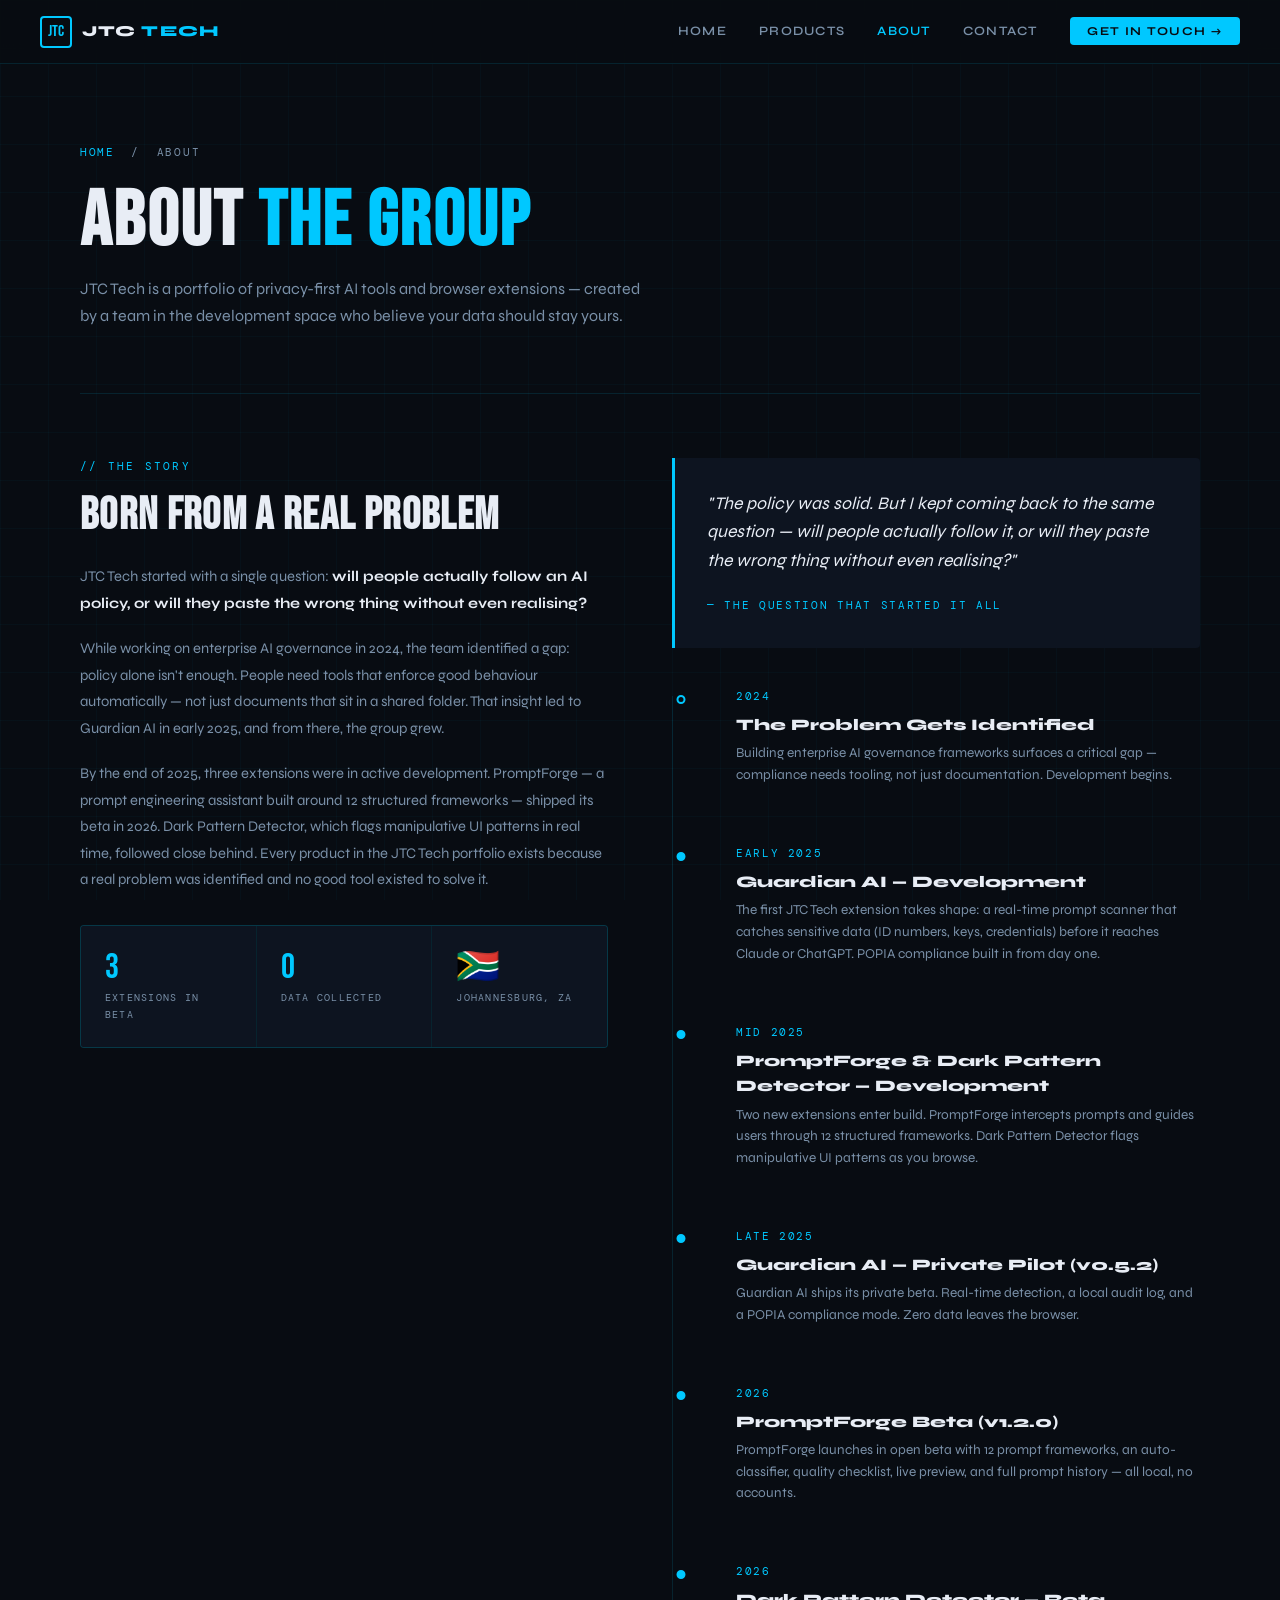
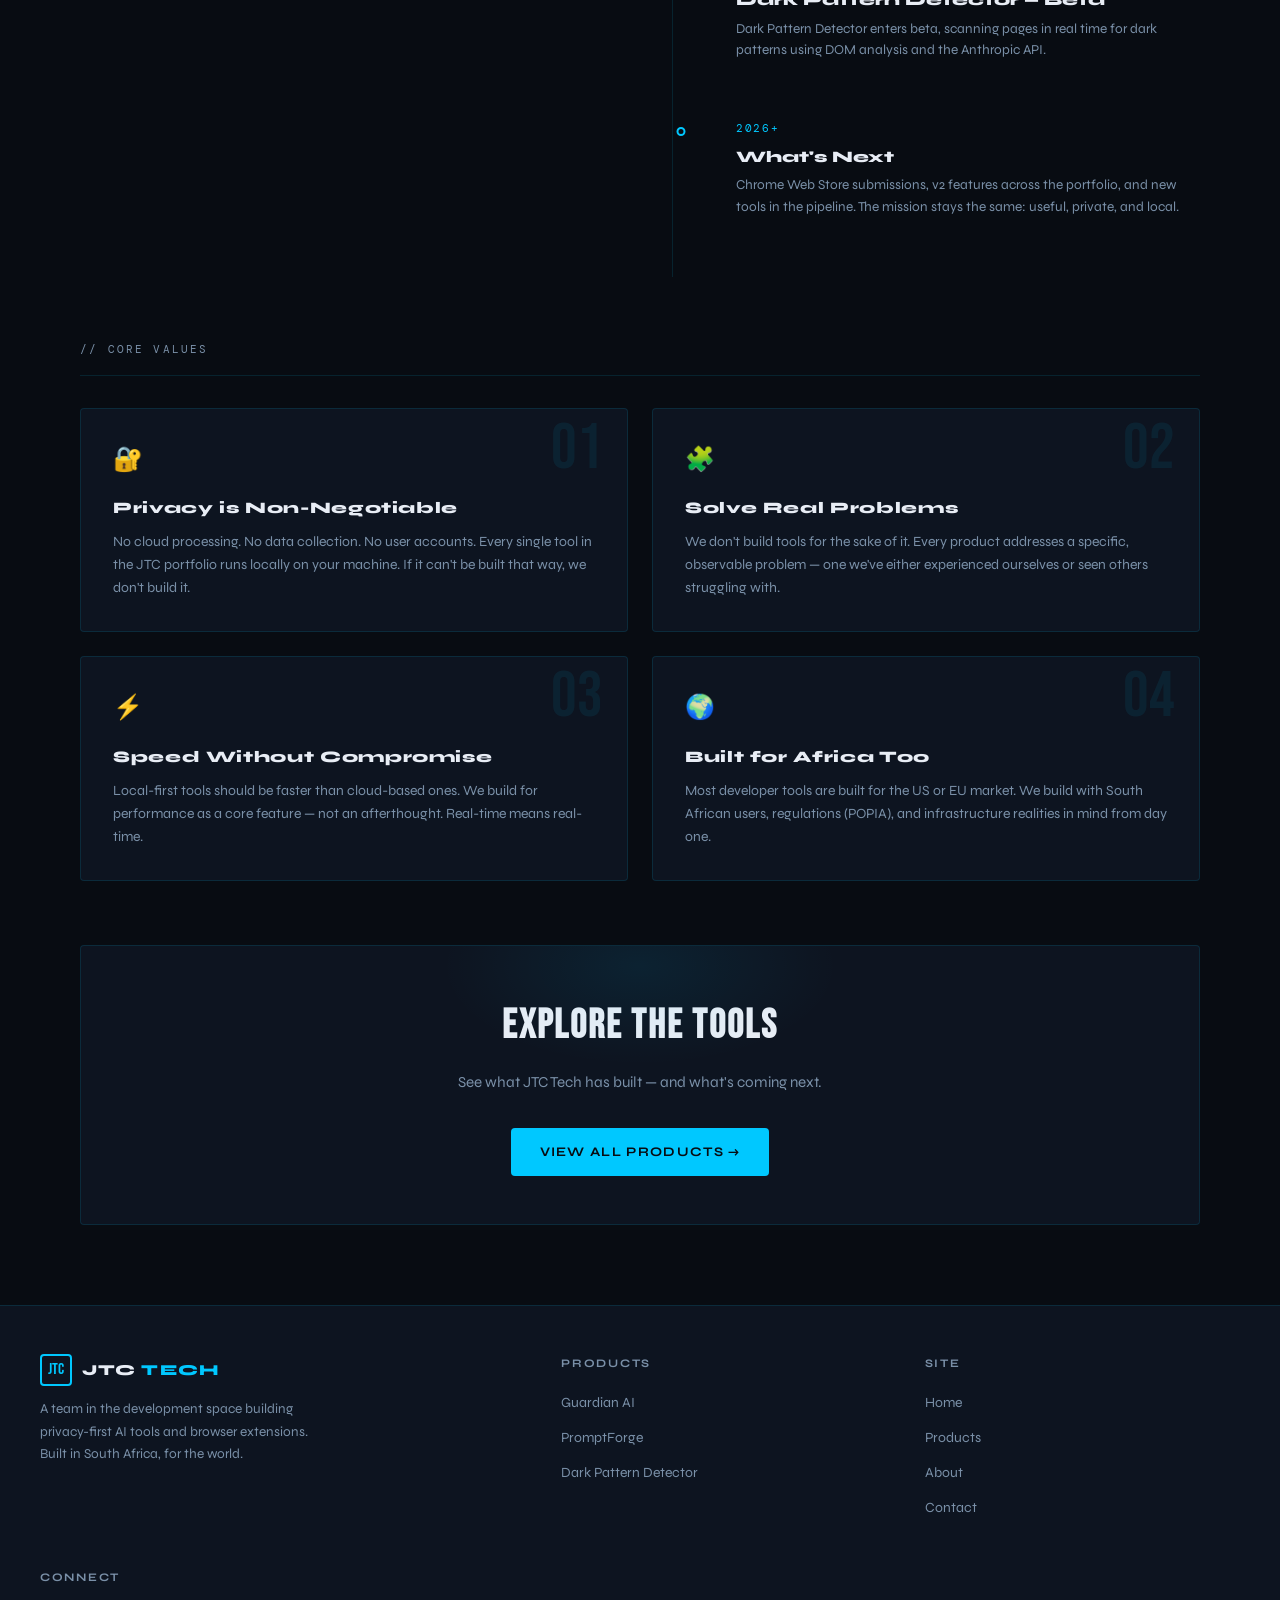
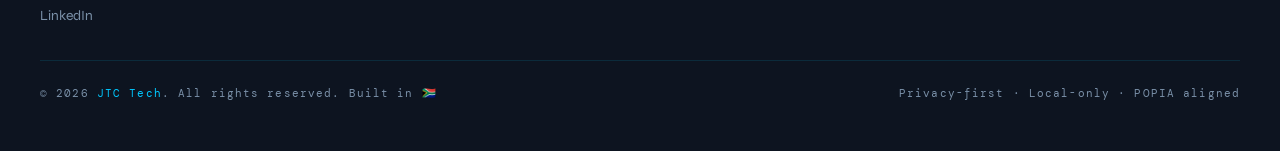
==== commit 41c6a991: "Reframe JTC Tech as a team rather than solo developer - about.html: page sub, origin story, and foot" ====
--- a/about.html
+++ b/about.html
@@ -133,7 +133,7 @@
   <div class="page-header">
     <div class="breadcrumb"><a href="index.html">Home</a> <span>/</span> About</div>
     <h1 class="page-title">About <em>the Group</em></h1>
-    <p class="page-sub">JTC Tech is a portfolio of independently built, privacy-first AI tools and browser extensions — created by a developer who believes your data should stay yours.</p>
+    <p class="page-sub">JTC Tech is a portfolio of privacy-first AI tools and browser extensions — created by a team in the development space who believe your data should stay yours.</p>
   </div>
 
   <div class="section">
@@ -148,7 +148,7 @@
           JTC Tech started with a single question: <strong>will people actually follow an AI policy, or will they paste the wrong thing without even realising?</strong>
         </p>
         <p>
-          While building an enterprise AI usage policy in 2024, it became clear that policy alone isn't enough. Staff need tools that enforce good behaviour automatically — not just documents that sit in a shared folder. That insight led to Guardian AI in early 2025, and from there, the group grew.
+          While working on enterprise AI governance in 2024, the team identified a gap: policy alone isn't enough. People need tools that enforce good behaviour automatically — not just documents that sit in a shared folder. That insight led to Guardian AI in early 2025, and from there, the group grew.
         </p>
         <p>
           By the end of 2025, three extensions were in active development. PromptForge — a prompt engineering assistant built around 12 structured frameworks — shipped its beta in 2026. Dark Pattern Detector, which flags manipulative UI patterns in real time, followed close behind. Every product in the JTC Tech portfolio exists because a real problem was identified and no good tool existed to solve it.
@@ -247,7 +247,7 @@
           <div class="nav-logo-mark">JTC</div>
           <div class="nav-logo-text">JTC <span>Tech</span></div>
         </div>
-        <p>A portfolio of privacy-first AI tools and browser extensions. Built in South Africa, for the world.</p>
+        <p>A team in the development space building privacy-first AI tools and browser extensions. Built in South Africa, for the world.</p>
       </div>
       <div class="footer-col">
         <h4>Products</h4>
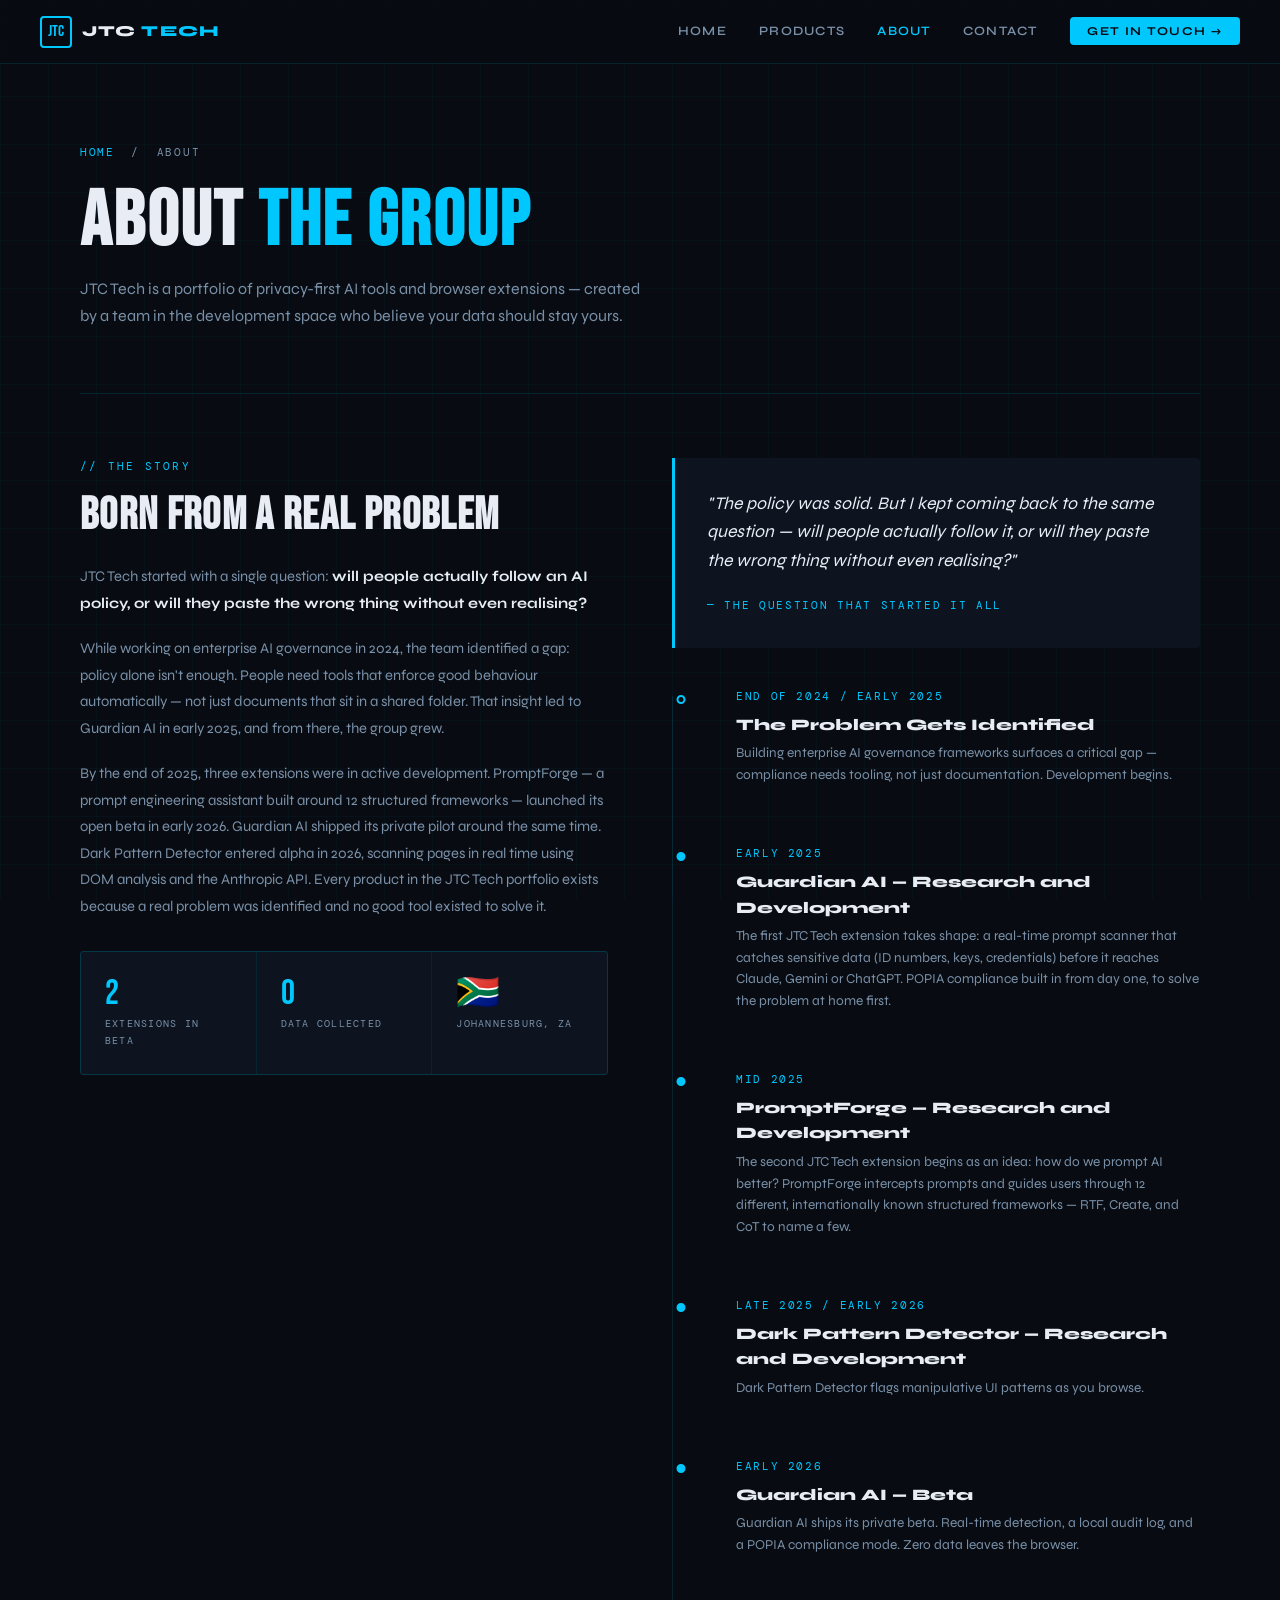
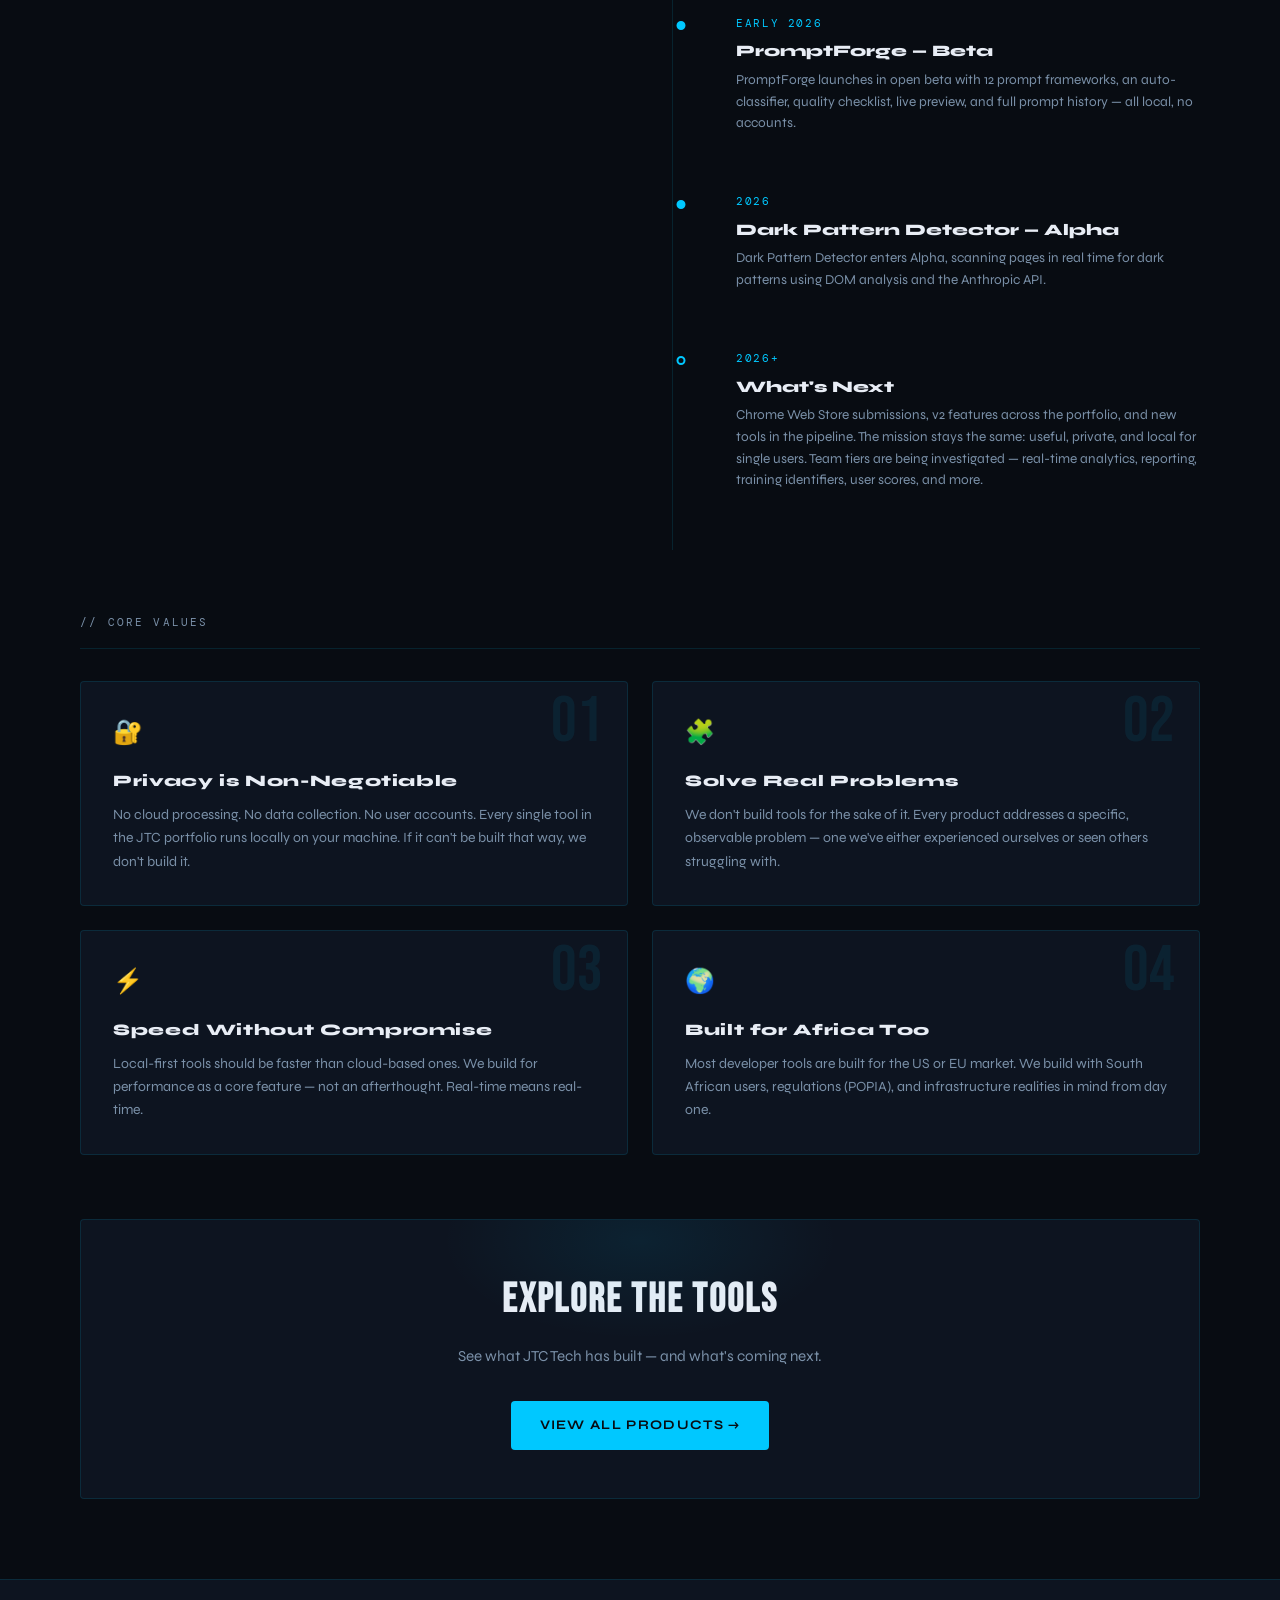
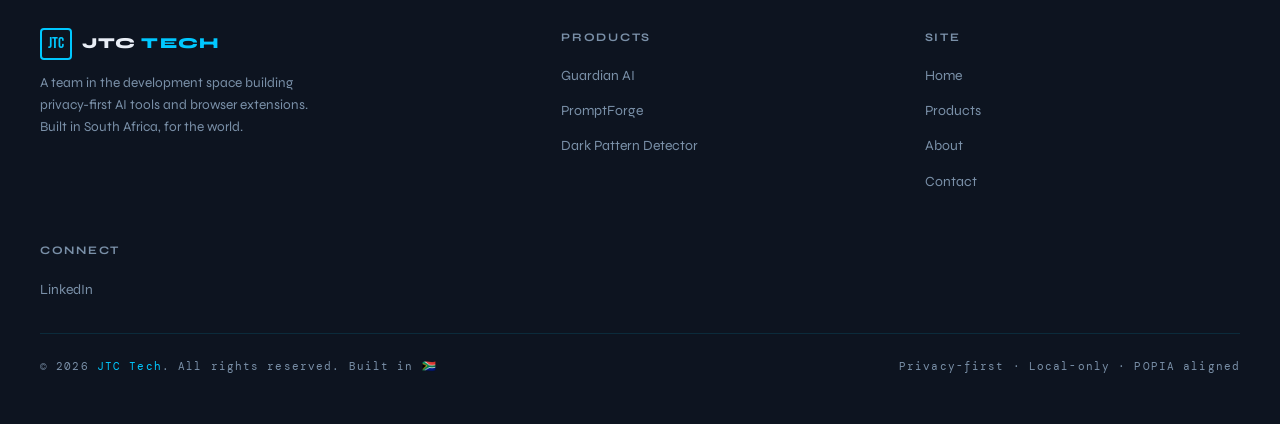
==== commit afc51ebe: "Update about timeline and upgrade products page layout - about.html: fix stat badge (3→2 extensions " ====
--- a/about.html
+++ b/about.html
@@ -151,10 +151,10 @@
           While working on enterprise AI governance in 2024, the team identified a gap: policy alone isn't enough. People need tools that enforce good behaviour automatically — not just documents that sit in a shared folder. That insight led to Guardian AI in early 2025, and from there, the group grew.
         </p>
         <p>
-          By the end of 2025, three extensions were in active development. PromptForge — a prompt engineering assistant built around 12 structured frameworks — shipped its beta in 2026. Dark Pattern Detector, which flags manipulative UI patterns in real time, followed close behind. Every product in the JTC Tech portfolio exists because a real problem was identified and no good tool existed to solve it.
+          By the end of 2025, three extensions were in active development. PromptForge — a prompt engineering assistant built around 12 structured frameworks — launched its open beta in early 2026. Guardian AI shipped its private pilot around the same time. Dark Pattern Detector entered alpha in 2026, scanning pages in real time using DOM analysis and the Anthropic API. Every product in the JTC Tech portfolio exists because a real problem was identified and no good tool existed to solve it.
         </p>
         <div class="origin-stat-row">
-          <div class="origin-stat"><div class="num">3</div><div class="lbl">Extensions in beta</div></div>
+          <div class="origin-stat"><div class="num">2</div><div class="lbl">Extensions in beta</div></div>
           <div class="origin-stat"><div class="num">0</div><div class="lbl">Data collected</div></div>
           <div class="origin-stat"><div class="num">🇿🇦</div><div class="lbl">Johannesburg, ZA</div></div>
         </div>
@@ -166,39 +166,44 @@
         </div>
         <div class="timeline" style="margin-top: 2.5rem;">
           <div class="timeline-item">
-            <div class="timeline-date">2024</div>
+            <div class="timeline-date">End of 2024 / Early 2025</div>
             <h4>The Problem Gets Identified</h4>
             <p>Building enterprise AI governance frameworks surfaces a critical gap — compliance needs tooling, not just documentation. Development begins.</p>
           </div>
           <div class="timeline-item active">
             <div class="timeline-date">Early 2025</div>
-            <h4>Guardian AI — Development</h4>
-            <p>The first JTC Tech extension takes shape: a real-time prompt scanner that catches sensitive data (ID numbers, keys, credentials) before it reaches Claude or ChatGPT. POPIA compliance built in from day one.</p>
+            <h4>Guardian AI — Research and Development</h4>
+            <p>The first JTC Tech extension takes shape: a real-time prompt scanner that catches sensitive data (ID numbers, keys, credentials) before it reaches Claude, Gemini or ChatGPT. POPIA compliance built in from day one, to solve the problem at home first.</p>
           </div>
           <div class="timeline-item active">
             <div class="timeline-date">Mid 2025</div>
-            <h4>PromptForge &amp; Dark Pattern Detector — Development</h4>
-            <p>Two new extensions enter build. PromptForge intercepts prompts and guides users through 12 structured frameworks. Dark Pattern Detector flags manipulative UI patterns as you browse.</p>
-          </div>
-          <div class="timeline-item active">
-            <div class="timeline-date">Late 2025</div>
-            <h4>Guardian AI — Private Pilot (v0.5.2)</h4>
+            <h4>PromptForge — Research and Development</h4>
+            <p>The second JTC Tech extension begins as an idea: how do we prompt AI better? PromptForge intercepts prompts and guides users through 12 different, internationally known structured frameworks — RTF, Create, and CoT to name a few.</p>
+          </div>
+          <div class="timeline-item active">
+            <div class="timeline-date">Late 2025 / Early 2026</div>
+            <h4>Dark Pattern Detector — Research and Development</h4>
+            <p>Dark Pattern Detector flags manipulative UI patterns as you browse.</p>
+          </div>
+          <div class="timeline-item active">
+            <div class="timeline-date">Early 2026</div>
+            <h4>Guardian AI — Beta</h4>
             <p>Guardian AI ships its private beta. Real-time detection, a local audit log, and a POPIA compliance mode. Zero data leaves the browser.</p>
           </div>
           <div class="timeline-item active">
+            <div class="timeline-date">Early 2026</div>
+            <h4>PromptForge — Beta</h4>
+            <p>PromptForge launches in open beta with 12 prompt frameworks, an auto-classifier, quality checklist, live preview, and full prompt history — all local, no accounts.</p>
+          </div>
+          <div class="timeline-item active">
             <div class="timeline-date">2026</div>
-            <h4>PromptForge Beta (v1.2.0)</h4>
-            <p>PromptForge launches in open beta with 12 prompt frameworks, an auto-classifier, quality checklist, live preview, and full prompt history — all local, no accounts.</p>
-          </div>
-          <div class="timeline-item active">
-            <div class="timeline-date">2026</div>
-            <h4>Dark Pattern Detector — Beta</h4>
-            <p>Dark Pattern Detector enters beta, scanning pages in real time for dark patterns using DOM analysis and the Anthropic API.</p>
+            <h4>Dark Pattern Detector — Alpha</h4>
+            <p>Dark Pattern Detector enters Alpha, scanning pages in real time for dark patterns using DOM analysis and the Anthropic API.</p>
           </div>
           <div class="timeline-item">
             <div class="timeline-date">2026+</div>
             <h4>What's Next</h4>
-            <p>Chrome Web Store submissions, v2 features across the portfolio, and new tools in the pipeline. The mission stays the same: useful, private, and local.</p>
+            <p>Chrome Web Store submissions, v2 features across the portfolio, and new tools in the pipeline. The mission stays the same: useful, private, and local for single users. Team tiers are being investigated — real-time analytics, reporting, training identifiers, user scores, and more.</p>
           </div>
         </div>
       </div>
